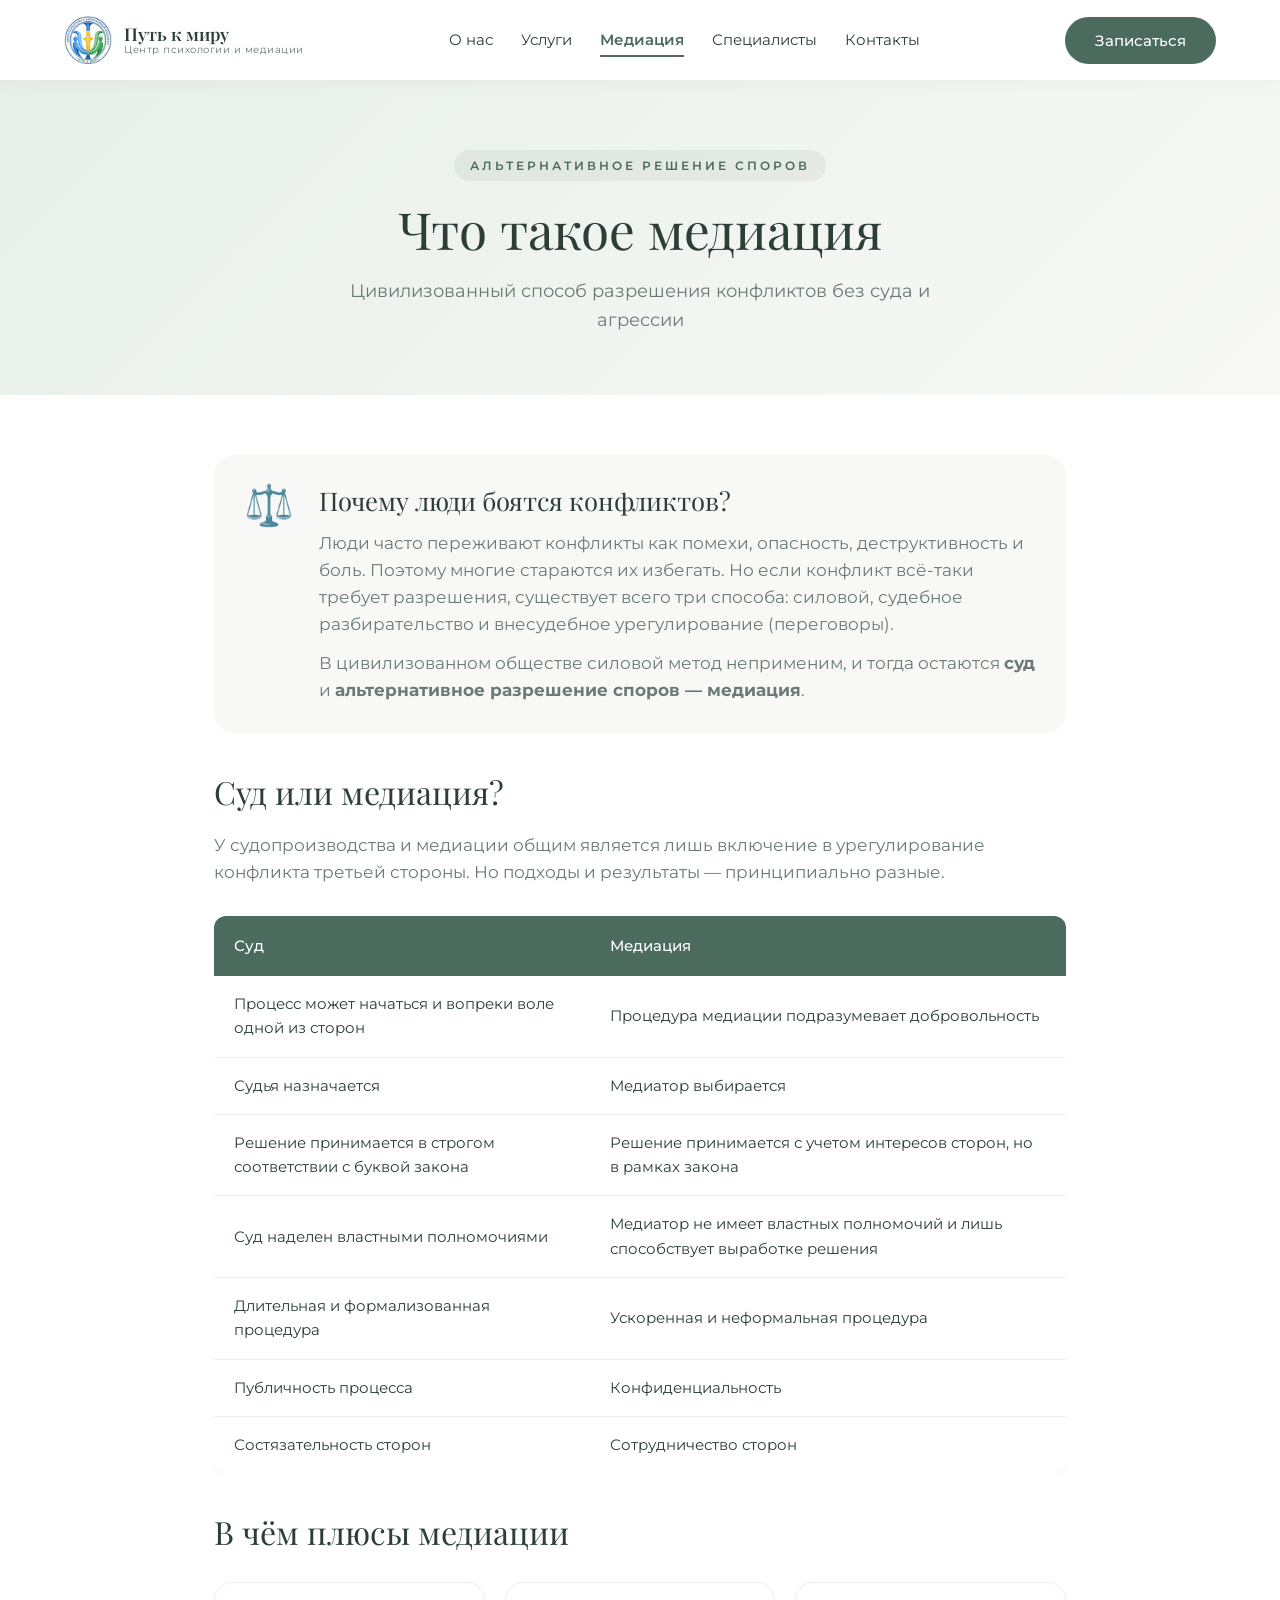
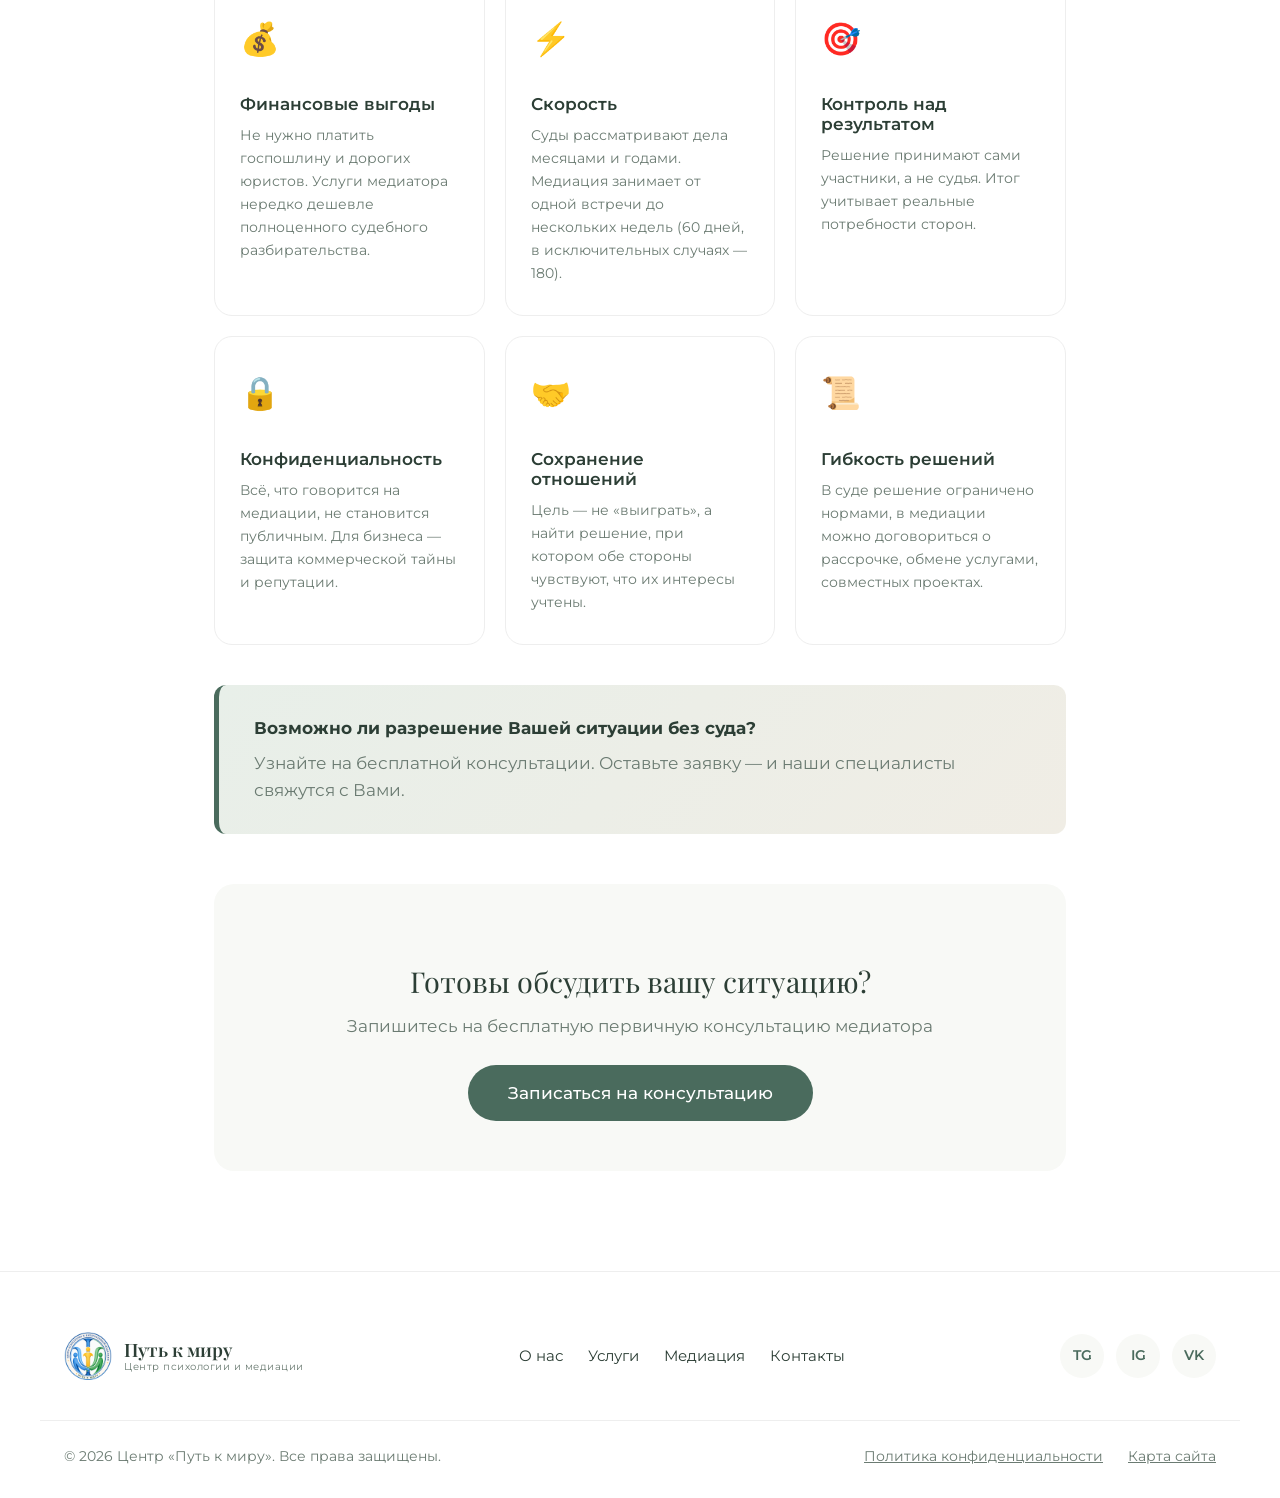
==== mediation.html @ 8460d0c6 "Добавлены страницы: услуги, медиация, специалисты; прайс на скачивание; обновлён дизайн" ====
<!DOCTYPE html>
<html lang="ru">
<head>
    <meta charset="UTF-8">
    <meta name="viewport" content="width=device-width, initial-scale=1.0">
    <title>Медиация — Путь к миру</title>
    <link rel="preconnect" href="https://fonts.googleapis.com">
    <link rel="preconnect" href="https://fonts.gstatic.com" crossorigin>
    <link href="https://fonts.googleapis.com/css2?family=Montserrat:wght@300;400;500;600&family=Playfair+Display:ital,wght@0,400;0,600;1,400&display=swap" rel="stylesheet">
    <link rel="stylesheet" href="style.css">
</head>
<body>

    <header class="header">
        <div class="container header__container">
            <a href="index.html" class="logo">
                <img src="images/logo.png" alt="Логотип Путь к миру" class="logo__img">
                <div class="logo__text">
                    <span class="logo__title">Путь к миру</span>
                    <span class="logo__subtitle">Центр психологии и медиации</span>
                </div>
            </a>
            <nav class="nav">
                <a href="index.html#about" class="nav__link">О нас</a>
                <a href="services.html" class="nav__link">Услуги</a>
                <a href="mediation.html" class="nav__link nav__link--active">Медиация</a>
                <a href="specialists.html" class="nav__link">Специалисты</a>
                <a href="index.html#contacts" class="nav__link">Контакты</a>
            </nav>
            <button class="btn btn--primary" data-modal-open>Записаться</button>
        </div>
    </header>

    <section class="page-hero">
        <div class="container">
            <span class="page-hero__tag">АЛЬТЕРНАТИВНОЕ РЕШЕНИЕ СПОРОВ</span>
            <h1 class="page-hero__title">Что такое медиация</h1>
            <p class="page-hero__desc">Цивилизованный способ разрешения конфликтов без суда и агрессии</p>
        </div>
    </section>

    <section class="content-section">
        <div class="container content-container">

            <div class="info-block">
                <div class="info-block__icon">⚖️</div>
                <div class="info-block__content">
                    <h2>Почему люди боятся конфликтов?</h2>
                    <p>Люди часто переживают конфликты как помехи, опасность, деструктивность и боль. Поэтому многие стараются их избегать. Но если конфликт всё-таки требует разрешения, существует всего три способа: силовой, судебное разбирательство и внесудебное урегулирование (переговоры).</p>
                    <p>В цивилизованном обществе силовой метод неприменим, и тогда остаются <strong>суд</strong> и <strong>альтернативное разрешение споров — медиация</strong>.</p>
                </div>
            </div>

            <h2 class="content-title">Суд или медиация?</h2>
            <p class="content-lead">У судопроизводства и медиации общим является лишь включение в урегулирование конфликта третьей стороны. Но подходы и результаты — принципиально разные.</p>

            <div class="table-responsive">
                <table class="compare-table">
                    <thead>
                        <tr>
                            <th>Суд</th>
                            <th>Медиация</th>
                        </tr>
                    </thead>
                    <tbody>
                        <tr>
                            <td>Процесс может начаться и вопреки воле одной из сторон</td>
                            <td>Процедура медиации подразумевает добровольность</td>
                        </tr>
                        <tr>
                            <td>Судья назначается</td>
                            <td>Медиатор выбирается</td>
                        </tr>
                        <tr>
                            <td>Решение принимается в строгом соответствии с буквой закона</td>
                            <td>Решение принимается с учетом интересов сторон, но в рамках закона</td>
                        </tr>
                        <tr>
                            <td>Суд наделен властными полномочиями</td>
                            <td>Медиатор не имеет властных полномочий и лишь способствует выработке решения</td>
                        </tr>
                        <tr>
                            <td>Длительная и формализованная процедура</td>
                            <td>Ускоренная и неформальная процедура</td>
                        </tr>
                        <tr>
                            <td>Публичность процесса</td>
                            <td>Конфиденциальность</td>
                        </tr>
                        <tr>
                            <td>Состязательность сторон</td>
                            <td>Сотрудничество сторон</td>
                        </tr>
                    </tbody>
                </table>
            </div>

            <h2 class="content-title">В чём плюсы медиации</h2>

            <div class="benefits-grid">
                <div class="benefit-card">
                    <div class="benefit-card__icon">💰</div>
                    <h3>Финансовые выгоды</h3>
                    <p>Не нужно платить госпошлину и дорогих юристов. Услуги медиатора нередко дешевле полноценного судебного разбирательства.</p>
                </div>
                <div class="benefit-card">
                    <div class="benefit-card__icon">⚡</div>
                    <h3>Скорость</h3>
                    <p>Суды рассматривают дела месяцами и годами. Медиация занимает от одной встречи до нескольких недель (60 дней, в исключительных случаях — 180).</p>
                </div>
                <div class="benefit-card">
                    <div class="benefit-card__icon">🎯</div>
                    <h3>Контроль над результатом</h3>
                    <p>Решение принимают сами участники, а не судья. Итог учитывает реальные потребности сторон.</p>
                </div>
                <div class="benefit-card">
                    <div class="benefit-card__icon">🔒</div>
                    <h3>Конфиденциальность</h3>
                    <p>Всё, что говорится на медиации, не становится публичным. Для бизнеса — защита коммерческой тайны и репутации.</p>
                </div>
                <div class="benefit-card">
                    <div class="benefit-card__icon">🤝</div>
                    <h3>Сохранение отношений</h3>
                    <p>Цель — не «выиграть», а найти решение, при котором обе стороны чувствуют, что их интересы учтены.</p>
                </div>
                <div class="benefit-card">
                    <div class="benefit-card__icon">📜</div>
                    <h3>Гибкость решений</h3>
                    <p>В суде решение ограничено нормами, в медиации можно договориться о рассрочке, обмене услугами, совместных проектах.</p>
                </div>
            </div>

            <div class="callout">
                <p><strong>Возможно ли разрешение Вашей ситуации без суда?</strong></p>
                <p>Узнайте на бесплатной консультации. Оставьте заявку — и наши специалисты свяжутся с Вами.</p>
            </div>

            <div class="cta-inline">
                <h3>Готовы обсудить вашу ситуацию?</h3>
                <p>Запишитесь на бесплатную первичную консультацию медиатора</p>
                <button class="btn btn--primary btn--large" data-modal-open>Записаться на консультацию</button>
            </div>

        </div>
    </section>

    <footer class="footer">
        <div class="container footer__container">
            <a href="index.html" class="logo">
                <img src="images/logo.png" alt="Логотип" class="logo__img">
                <div class="logo__text">
                    <span class="logo__title">Путь к миру</span>
                    <span class="logo__subtitle">Центр психологии и медиации</span>
                </div>
            </a>
            <nav class="footer__nav">
                <a href="index.html#about" class="nav__link">О нас</a>
                <a href="services.html" class="nav__link">Услуги</a>
                <a href="mediation.html" class="nav__link">Медиация</a>
                <a href="index.html#contacts" class="nav__link">Контакты</a>
            </nav>
            <div class="footer__socials">
                <a href="#" class="social-link">TG</a>
                <a href="#" class="social-link">IG</a>
                <a href="#" class="social-link">VK</a>
            </div>
        </div>
        <div class="container footer__bottom">
            <p>© 2026 Центр «Путь к миру». Все права защищены.</p>
            <div class="footer__links">
                <a href="#">Политика конфиденциальности</a>
                <a href="#">Карта сайта</a>
            </div>
        </div>
    </footer>

    <div class="modal" id="modal">
        <div class="modal__overlay" data-modal-close></div>
        <div class="modal__content">
            <button class="modal__close" data-modal-close>✕</button>
            <h2 class="modal__title">Записаться на консультацию</h2>
            <p class="modal__subtitle">Оставьте контакты — мы свяжемся с вами в течение дня</p>
            <form class="modal__form" id="appointmentForm">
                <input type="text" name="name" placeholder="Ваше имя *" required>
                <input type="tel" name="phone" placeholder="Телефон *" required>
                <select name="service_type">
                    <option value="">Выберите услугу</option>
                    <option value="Индивидуальная психологическая консультация">Индивидуальная консультация</option>
                    <option value="Семейная медиация">Семейная медиация</option>
                    <option value="Разрешение конфликтов без суда">Разрешение конфликтов без суда</option>
                    <option value="Личностное развитие">Личностное развитие</option>
                </select>
                <textarea name="message" placeholder="Кратко опишите ситуацию (необязательно)" rows="3"></textarea>
                <button type="submit" class="btn btn--primary btn--large">Отправить заявку</button>
                <p class="modal__small">Нажимая кнопку, вы соглашаетесь с политикой конфиденциальности</p>
            </form>
            <div class="modal__success" id="modalSuccess" style="display: none;">
                <div class="modal__success-icon">✓</div>
                <h3>Заявка отправлена!</h3>
                <p>Мы свяжемся с вами в ближайшее время.</p>
                <button class="btn btn--primary" data-modal-close>Закрыть</button>
            </div>
        </div>
    </div>

    <script src="script.js"></script>
</body>
</html>
---- style.css ----
/* === Переменные === */
:root {
    --color-primary: #4A6B5D;
    --color-primary-hover: #3b574a;
    --color-bg-light: #F8F9F6;
    --color-bg-beige: #F0EDE5;
    --color-text-dark: #2C3E35;
    --color-text-gray: #6B7B72;
    --color-white: #FFFFFF;
    --font-main: 'Montserrat', sans-serif;
    --font-accent: 'Playfair Display', serif;
    --transition-smooth: all 0.35s cubic-bezier(0.25, 0.8, 0.25, 1);
    --shadow-card: 0 10px 30px rgba(74, 107, 93, 0.08);
    --shadow-hover: 0 20px 40px rgba(74, 107, 93, 0.15);
}

* {
    margin: 0;
    padding: 0;
    box-sizing: border-box;
}

img {
    max-width: 100%;
    height: auto;
    display: block;
}

html { scroll-behavior: smooth; }

body {
    font-family: var(--font-main);
    color: var(--color-text-dark);
    background-color: var(--color-white);
    line-height: 1.6;
    overflow-x: hidden;
}

.container {
    max-width: 1200px;
    margin: 0 auto;
    padding: 0 24px;
}

h1, h2, h3 {
    font-family: var(--font-accent);
    font-weight: 400;
    line-height: 1.2;
}

.section-title {
    font-size: 2.6rem;
    margin-bottom: 1.5rem;
}

a { text-decoration: none; color: inherit; }
button { font-family: inherit; cursor: pointer; border: none; background: none; }

/* === Кнопки === */
.btn {
    display: inline-block;
    padding: 14px 30px;
    border-radius: 50px;
    font-weight: 500;
    font-size: 0.95rem;
    transition: var(--transition-smooth);
    text-align: center;
}

.btn--primary {
    background-color: var(--color-primary);
    color: var(--color-white);
}

.btn--primary:hover {
    background-color: var(--color-primary-hover);
    transform: translateY(-3px);
    box-shadow: 0 10px 25px rgba(74, 107, 93, 0.3);
}

.btn--secondary {
    background-color: transparent;
    color: var(--color-primary);
    border: 1.5px solid var(--color-primary);
}

.btn--secondary:hover {
    background-color: var(--color-primary);
    color: var(--color-white);
    transform: translateY(-3px);
}

.btn--large { padding: 18px 40px; font-size: 1.05rem; }

/* === Шапка === */
.header {
    padding: 16px 0;
    background-color: var(--color-white);
    position: sticky;
    top: 0;
    z-index: 100;
    box-shadow: 0 2px 20px rgba(0,0,0,0.04);
}

.header__container {
    display: flex;
    justify-content: space-between;
    align-items: center;
    gap: 30px;
}

.logo {
    display: flex;
    align-items: center;
    gap: 12px;
    transition: var(--transition-smooth);
    text-decoration: none;
    flex-shrink: 0;
}

.logo:hover { opacity: 0.85; }

.logo__img {
    width: 52px;
    height: 52px;
    object-fit: contain;
    flex-shrink: 0;
}

.logo__text {
    display: flex;
    flex-direction: column;
    line-height: 1.2;
}

.logo__title {
    font-family: var(--font-accent);
    font-size: 1.15rem;
    font-weight: 600;
    color: var(--color-text-dark);
    white-space: nowrap;
}

.logo__subtitle {
    font-size: 0.65rem;
    color: var(--color-text-gray);
    letter-spacing: 0.5px;
    white-space: nowrap;
}

.nav {
    display: flex;
    gap: 28px;
    flex-shrink: 0;
}

.nav__link {
    font-size: 0.95rem;
    color: var(--color-text-dark);
    transition: var(--transition-smooth);
    position: relative;
    white-space: nowrap;
}

.nav__link::after {
    content: '';
    position: absolute;
    bottom: -5px;
    left: 0;
    width: 0;
    height: 2px;
    background: var(--color-primary);
    transition: width 0.3s ease;
}

.nav__link:hover { color: var(--color-primary); }
.nav__link:hover::after { width: 100%; }

/* === Hero === */
.hero {
    padding: 90px 0 100px;
    background: linear-gradient(135deg, #f8f9f6 0%, #e8efe9 100%);
    position: relative;
    overflow: hidden;
}

.hero__container {
    display: grid;
    grid-template-columns: 1.2fr 1fr;
    gap: 60px;
    align-items: center;
}

.hero__tagline {
    font-size: 0.8rem;
    letter-spacing: 3px;
    color: var(--color-text-gray);
    display: block;
    margin-bottom: 20px;
    font-weight: 500;
}

.hero__title {
    font-size: 3.6rem;
    margin-bottom: 25px;
    color: var(--color-text-dark);
}

.hero__desc {
    font-size: 1.15rem;
    margin-bottom: 35px;
    color: var(--color-text-gray);
    max-width: 520px;
}

.hero__subtext {
    margin-top: 25px;
    font-size: 0.9rem;
    color: var(--color-text-gray);
    line-height: 1.8;
}

.hero__visual {
    position: relative;
    height: 400px;
}

.hero__quote {
    position: absolute;
    top: 20px;
    right: 0;
    font-family: var(--font-accent);
    font-style: italic;
    font-size: 2rem;
    color: var(--color-primary);
    line-height: 1.3;
    text-align: right;
}

.hero__quote em { font-weight: 600; }

.hero__stones {
    position: absolute;
    bottom: 20px;
    left: 40px;
    display: flex;
    flex-direction: column;
    align-items: center;
    gap: 8px;
}

.stone {
    background: linear-gradient(135deg, #d4cdc0, #a89f92);
    border-radius: 50%;
    box-shadow: 0 6px 15px rgba(0,0,0,0.15);
    animation: float 6s ease-in-out infinite;
}

.stone:nth-child(1) { width: 100px; height: 40px; animation-delay: 0s; }
.stone:nth-child(2) { width: 80px; height: 35px; animation-delay: 0.3s; }
.stone:nth-child(3) { width: 55px; height: 30px; animation-delay: 0.6s; }

@keyframes float {
    0%, 100% { transform: translateY(0); }
    50% { transform: translateY(-5px); }
}

/* === Преимущества === */
.features {
    padding: 70px 0;
    background-color: var(--color-bg-light);
}

.features__grid {
    display: grid;
    grid-template-columns: repeat(4, 1fr);
    gap: 20px;
    text-align: center;
}

.feature-card {
    padding: 30px 20px;
    border-radius: 16px;
    transition: var(--transition-smooth);
    cursor: pointer;
}

.feature-card:hover {
    background-color: var(--color-white);
    transform: translateY(-8px);
    box-shadow: var(--shadow-hover);
}

.feature-card__icon {
    font-size: 2.4rem;
    margin-bottom: 18px;
    display: inline-block;
    transition: var(--transition-smooth);
}

.feature-card:hover .feature-card__icon {
    transform: scale(1.15) rotate(-5deg);
}

.feature-card h3 {
    font-size: 1.2rem;
    margin-bottom: 8px;
    font-family: var(--font-main);
    font-weight: 600;
}

.feature-card p {
    font-size: 0.9rem;
    color: var(--color-text-gray);
}

/* === О нас === */
.about { padding: 100px 0; }

.about__container {
    display: grid;
    grid-template-columns: 1fr 1fr;
    gap: 70px;
    align-items: center;
}

.about__text p {
    margin-bottom: 20px;
    color: var(--color-text-gray);
    font-size: 1.05rem;
}

.about__text .btn { margin-top: 15px; }

.about__visual {
    position: relative;
    height: 420px;
}

.about__img-placeholder {
    width: 85%;
    height: 100%;
    background: linear-gradient(135deg, #e8efe9, #d4ddc9);
    border-radius: 30px 120px 30px 120px;
    display: flex;
    align-items: center;
    justify-content: center;
    transition: var(--transition-smooth);
}

.about__img-placeholder:hover {
    border-radius: 120px 30px 120px 30px;
}

.olive-branch { font-size: 6rem; opacity: 0.4; }

.about__quote {
    position: absolute;
    bottom: 20px;
    right: 0;
    background: var(--color-bg-beige);
    padding: 30px 35px;
    border-radius: 20px;
    font-family: var(--font-accent);
    font-size: 1.6rem;
    font-style: italic;
    color: var(--color-primary);
    line-height: 1.4;
    box-shadow: var(--shadow-card);
    transition: var(--transition-smooth);
}

.about__quote:hover {
    transform: translateY(-5px) rotate(-2deg);
}

/* === Услуги === */
.services {
    padding: 100px 0;
    background-color: var(--color-bg-light);
}

.services__header {
    display: flex;
    justify-content: space-between;
    align-items: flex-end;
    margin-bottom: 50px;
    gap: 30px;
}

.link-arrow {
    color: var(--color-primary);
    font-weight: 500;
    font-size: 0.95rem;
    transition: var(--transition-smooth);
    white-space: nowrap;
}

.link-arrow:hover { transform: translateX(5px); }

.services__grid {
    display: grid;
    grid-template-columns: repeat(4, 1fr);
    gap: 24px;
}

.service-card {
    background: var(--color-white);
    padding: 35px 25px;
    border-radius: 20px;
    display: flex;
    flex-direction: column;
    transition: var(--transition-smooth);
    cursor: pointer;
    border: 1px solid transparent;
}

.service-card:hover {
    transform: translateY(-10px);
    box-shadow: var(--shadow-hover);
    border-color: var(--color-primary);
}

.service-card__icon {
    font-size: 2.2rem;
    margin-bottom: 20px;
    transition: var(--transition-smooth);
}

.service-card:hover .service-card__icon {
    transform: scale(1.2);
}

.service-card h3 {
    font-size: 1.1rem;
    margin-bottom: 12px;
    font-family: var(--font-main);
    font-weight: 600;
    line-height: 1.4;
}

.service-card p {
    font-size: 0.9rem;
    color: var(--color-text-gray);
    flex-grow: 1;
    margin-bottom: 20px;
}

.arrow-btn {
    display: inline-flex;
    align-items: center;
    justify-content: center;
    width: 44px;
    height: 44px;
    border-radius: 50%;
    background: var(--color-bg-light);
    color: var(--color-primary);
    font-size: 1.2rem;
    transition: var(--transition-smooth);
}

.service-card:hover .arrow-btn {
    background: var(--color-primary);
    color: var(--color-white);
    transform: translateX(8px);
}

/* === Цитата === */
.quote-banner {
    padding: 100px 0;
    text-align: center;
    background: linear-gradient(135deg, #e8efe9 0%, #f8f9f6 100%);
    position: relative;
}

.quote-banner__text {
    font-size: 2.8rem;
    max-width: 800px;
    margin: 0 auto 25px;
    color: var(--color-text-dark);
    font-style: italic;
}

.quote-banner__author {
    font-size: 1rem;
    color: var(--color-text-gray);
    letter-spacing: 2px;
    text-transform: uppercase;
}

/* === CTA === */
.cta { padding: 90px 0; background-color: var(--color-bg-beige); }

.cta__container {
    display: flex;
    justify-content: space-between;
    align-items: center;
    gap: 50px;
}

.cta__text h2 {
    font-size: 2.5rem;
    margin-bottom: 15px;
}

.cta__text p { color: var(--color-text-gray); font-size: 1.05rem; }

.cta__action { text-align: center; }

.cta__small {
    font-size: 0.8rem;
    color: var(--color-text-gray);
    margin-top: 15px;
    letter-spacing: 1px;
}

/* === Футер === */
.footer {
    padding: 60px 0 30px;
    background-color: var(--color-white);
    border-top: 1px solid #eee;
}

.footer__container {
    display: flex;
    flex-wrap: wrap;
    justify-content: space-between;
    align-items: center;
    gap: 30px;
    margin-bottom: 40px;
}

.footer__nav { display: flex; gap: 25px; flex-wrap: wrap; }

.footer__socials { display: flex; gap: 12px; }

.social-link {
    display: flex;
    align-items: center;
    justify-content: center;
    width: 44px;
    height: 44px;
    border-radius: 50%;
    background: var(--color-bg-light);
    color: var(--color-primary);
    font-weight: 600;
    font-size: 0.85rem;
    transition: var(--transition-smooth);
}

.social-link:hover {
    background: var(--color-primary);
    color: var(--color-white);
    transform: translateY(-3px) scale(1.1);
}

.footer__bottom {
    display: flex;
    justify-content: space-between;
    padding-top: 25px;
    border-top: 1px solid #eee;
    font-size: 0.85rem;
    color: var(--color-text-gray);
    flex-wrap: wrap;
    gap: 15px;
}

.footer__links { display: flex; gap: 25px; }
.footer__links a { text-decoration: underline; transition: var(--transition-smooth); }
.footer__links a:hover { color: var(--color-primary); }

/* === Модальное окно === */
.modal {
    position: fixed;
    inset: 0;
    z-index: 1000;
    display: none;
    align-items: center;
    justify-content: center;
    padding: 20px;
}

.modal.active { display: flex; }

.modal__overlay {
    position: absolute;
    inset: 0;
    background: rgba(44, 62, 53, 0.6);
    backdrop-filter: blur(4px);
    animation: fadeIn 0.3s ease;
}

.modal__content {
    position: relative;
    background: var(--color-white);
    border-radius: 24px;
    padding: 50px 45px;
    max-width: 500px;
    width: 100%;
    max-height: 90vh;
    overflow-y: auto;
    animation: slideUp 0.4s cubic-bezier(0.25, 0.8, 0.25, 1);
    z-index: 1;
}

.modal__close {
    position: absolute;
    top: 20px;
    right: 20px;
    width: 36px;
    height: 36px;
    border-radius: 50%;
    background: var(--color-bg-light);
    color: var(--color-text-dark);
    font-size: 1rem;
    transition: var(--transition-smooth);
    display: flex;
    align-items: center;
    justify-content: center;
}

.modal__close:hover {
    background: var(--color-primary);
    color: var(--color-white);
    transform: rotate(90deg);
}

.modal__title { font-size: 1.8rem; margin-bottom: 10px; }
.modal__subtitle { color: var(--color-text-gray); font-size: 0.95rem; margin-bottom: 30px; }

.modal__form { display: flex; flex-direction: column; gap: 15px; }

.modal__form input,
.modal__form select,
.modal__form textarea {
    padding: 15px 20px;
    border: 1.5px solid #e0e0e0;
    border-radius: 12px;
    font-family: inherit;
    font-size: 0.95rem;
    transition: var(--transition-smooth);
    background: var(--color-white);
    resize: vertical;
}

.modal__form input:focus,
.modal__form select:focus,
.modal__form textarea:focus {
    outline: none;
    border-color: var(--color-primary);
    box-shadow: 0 0 0 4px rgba(74, 107, 93, 0.1);
}

.modal__form button { margin-top: 10px; }

.modal__small {
    font-size: 0.75rem;
    color: var(--color-text-gray);
    text-align: center;
    margin-top: 10px;
}

.modal__success { text-align: center; padding: 20px 0; }

.modal__success-icon {
    width: 80px;
    height: 80px;
    border-radius: 50%;
    background: var(--color-primary);
    color: var(--color-white);
    font-size: 2.5rem;
    display: flex;
    align-items: center;
    justify-content: center;
    margin: 0 auto 25px;
    animation: pop 0.5s cubic-bezier(0.34, 1.56, 0.64, 1);
}

.modal__success h3 { font-size: 1.6rem; margin-bottom: 10px; }
.modal__success p { color: var(--color-text-gray); margin-bottom: 25px; }

@keyframes fadeIn { from { opacity: 0; } to { opacity: 1; } }
@keyframes slideUp { from { opacity: 0; transform: translateY(40px); } to { opacity: 1; transform: translateY(0); } }
@keyframes pop { 0% { transform: scale(0); } 50% { transform: scale(1.2); } 100% { transform: scale(1); } }

/* === Стили для внутренних страниц === */
.page-hero {
    padding: 60px 0 40px;
    background: var(--color-bg-light);
    text-align: center;
}
.page-hero__title { font-size: 3rem; margin-bottom: 15px; }
.page-hero__desc { font-size: 1.1rem; color: var(--color-text-gray); }

.content-section { padding: 60px 0 100px; }
.content-container { max-width: 900px; }
.content-container h2 { font-size: 2rem; margin: 40px 0 20px; }
.content-container h2:first-child { margin-top: 0; }
.content-container h3 { font-size: 1.5rem; margin: 30px 0 15px; }
.content-container p { margin-bottom: 20px; font-size: 1.05rem; color: var(--color-text-gray); }
.content-container ul, .content-container ol { margin-bottom: 30px; padding-left: 25px; color: var(--color-text-gray); font-size: 1.05rem; }
.content-container li { margin-bottom: 12px; }

.table-responsive { overflow-x: auto; margin: 30px 0; }
.compare-table, .pricing-table {
    width: 100%;
    border-collapse: collapse;
    background: var(--color-white);
    border-radius: 12px;
    overflow: hidden;
    box-shadow: var(--shadow-card);
}
.compare-table th, .pricing-table th {
    background: var(--color-primary);
    color: var(--color-white);
    padding: 18px 20px;
    text-align: left;
    font-weight: 500;
    font-size: 0.95rem;
}
.compare-table td, .pricing-table td {
    padding: 16px 20px;
    border-bottom: 1px solid #eee;
    font-size: 0.95rem;
}
.compare-table tr:last-child td, .pricing-table tr:last-child td { border-bottom: none; }
.compare-table tr:hover td, .pricing-table tr:hover td { background: var(--color-bg-light); }
.note-text { font-size: 0.85rem !important; font-style: italic; margin-top: -15px; }
.notes-list { counter-reset: item; list-style: none; padding-left: 0; }
.notes-list li {
    position: relative;
    padding-left: 40px;
    margin-bottom: 15px;
    font-size: 0.95rem;
}
.notes-list li::before {
    counter-increment: item;
    content: counter(item);
    position: absolute;
    left: 0;
    top: 0;
    width: 26px;
    height: 26px;
    background: var(--color-bg-light);
    color: var(--color-primary);
    border-radius: 50%;
    display: flex;
    align-items: center;
    justify-content: center;
    font-size: 0.8rem;
    font-weight: 600;
}
.cta-inline {
    text-align: center;
    padding: 50px 30px;
    background: var(--color-bg-light);
    border-radius: 20px;
    margin-top: 50px;
}
.cta-inline h3 { font-size: 1.8rem; margin-bottom: 15px; }
.cta-inline p { margin-bottom: 25px; }
.benefits-list li { margin-bottom: 15px; line-height: 1.7; }

/* === Адаптив === */
@media (max-width: 992px) {
    .hero__container,
    .about__container,
    .cta__container {
        grid-template-columns: 1fr;
        text-align: center;
    }
    .hero__visual { height: 250px; }
    .hero__desc { margin-left: auto; margin-right: auto; }
    .features__grid,
    .services__grid { grid-template-columns: repeat(2, 1fr); }
    .services__header { flex-direction: column; align-items: flex-start; }
    .hero__title { font-size: 2.6rem; }
    .about__img-placeholder { width: 100%; }
    .about__quote { position: static; margin-top: 20px; display: inline-block; }
}

@media (max-width: 576px) {
    .features__grid,
    .services__grid { grid-template-columns: 1fr; }
    .header__container { flex-wrap: wrap; gap: 15px; justify-content: center; }
    .nav { flex-wrap: wrap; justify-content: center; gap: 15px; }
    .logo__text { display: none; } /* на телефоне оставим только иконку */
    .hero__title { font-size: 2rem; }
    .section-title { font-size: 1.8rem; }
    .quote-banner__text { font-size: 1.6rem; }
    .cta__text h2 { font-size: 1.8rem; }
    .modal__content { padding: 35px 25px; }
    .footer__container { flex-direction: column; text-align: center; }
    .footer__bottom { flex-direction: column; text-align: center; }
    .footer__links { justify-content: center; }
}

/* === ФОРС-ФИКС ЛОГОТИПА === */
.header .logo__img,
.footer .logo__img,
.logo img {
    width: 48px !important;
    height: 48px !important;
    max-width: 48px !important;
    object-fit: contain !important;
    flex-shrink: 0 !important;
    display: inline-block !important;
}

.header .logo,
.footer .logo {
    display: flex !important;
    align-items: center !important;
    gap: 12px !important;
    max-width: 320px;
}

.header .logo__text,
.footer .logo__text {
    display: flex !important;
    flex-direction: column !important;
    line-height: 1.2 !important;
}

.header .logo__title {
    font-family: var(--font-accent);
    font-size: 1.1rem !important;
    font-weight: 600 !important;
    white-space: nowrap !important;
}

.header .logo__subtitle {
    font-size: 0.65rem !important;
    color: var(--color-text-gray);
    white-space: nowrap !important;
}

/* === Активный пункт меню === */
.nav__link--active {
    color: var(--color-primary) !important;
    font-weight: 600;
}
.nav__link--active::after {
    width: 100% !important;
}

/* === Page Hero === */
.page-hero {
    padding: 70px 0 60px;
    background: linear-gradient(135deg, #e8efe9 0%, #f8f9f6 100%);
    text-align: center;
    position: relative;
}
.page-hero__tag {
    display: inline-block;
    font-size: 0.75rem;
    letter-spacing: 3px;
    color: var(--color-primary);
    font-weight: 600;
    margin-bottom: 18px;
    padding: 6px 16px;
    background: rgba(74, 107, 93, 0.08);
    border-radius: 50px;
}
.page-hero__title {
    font-size: 3.2rem;
    margin-bottom: 15px;
    color: var(--color-text-dark);
}
.page-hero__desc {
    font-size: 1.15rem;
    color: var(--color-text-gray);
    max-width: 620px;
    margin: 0 auto;
}

/* === Категории услуг (карточки-навигация) === */
.service-categories {
    padding: 50px 0 20px;
    background: var(--color-white);
}
.categories-grid {
    display: grid;
    grid-template-columns: repeat(3, 1fr);
    gap: 24px;
}
.category-card {
    padding: 30px 25px;
    background: var(--color-bg-light);
    border-radius: 20px;
    text-decoration: none;
    color: inherit;
    transition: var(--transition-smooth);
    border: 2px solid transparent;
    display: block;
    position: relative;
}
.category-card:hover {
    background: var(--color-white);
    border-color: var(--color-primary);
    transform: translateY(-6px);
    box-shadow: var(--shadow-hover);
}
.category-card__icon {
    font-size: 2.2rem;
    margin-bottom: 15px;
    transition: var(--transition-smooth);
}
.category-card:hover .category-card__icon {
    transform: scale(1.15) rotate(-5deg);
}
.category-card h3 {
    font-family: var(--font-main);
    font-size: 1.15rem;
    font-weight: 600;
    margin-bottom: 8px;
    color: var(--color-text-dark);
}
.category-card p {
    font-size: 0.9rem;
    color: var(--color-text-gray);
    margin: 0;
}
.category-card__arrow {
    position: absolute;
    bottom: 20px;
    right: 25px;
    color: var(--color-primary);
    font-size: 1.4rem;
    transition: var(--transition-smooth);
    opacity: 0.5;
}
.category-card:hover .category-card__arrow {
    transform: translateY(5px);
    opacity: 1;
}

/* === Широкий контейнер === */
.content-container--wide {
    max-width: 1100px;
}

/* === Заголовок секции с подписью === */
.section-head {
    margin-bottom: 30px;
}
.section-head h2 {
    margin-bottom: 10px;
}
.section-head p {
    color: var(--color-text-gray);
    font-size: 1rem;
    margin: 0;
}

/* === Светлая секция === */
.content-section--light {
    background: var(--color-bg-light);
}

/* === Info block === */
.info-block {
    display: flex;
    gap: 25px;
    padding: 30px;
    background: var(--color-bg-light);
    border-radius: 20px;
    margin-bottom: 40px;
    align-items: flex-start;
}
.info-block__icon {
    font-size: 2.5rem;
    flex-shrink: 0;
    line-height: 1;
}
.info-block__content h2 {
    margin-top: 0;
    font-size: 1.6rem;
    margin-bottom: 15px;
}
.info-block__content p {
    margin-bottom: 12px;
}
.info-block__content p:last-child {
    margin-bottom: 0;
}

/* === Заголовки контента === */
.content-title {
    font-size: 2rem;
    margin: 50px 0 15px;
}
.content-lead {
    font-size: 1.05rem;
    color: var(--color-text-gray);
    margin-bottom: 30px;
}

/* === Сетка преимуществ === */
.benefits-grid {
    display: grid;
    grid-template-columns: repeat(3, 1fr);
    gap: 20px;
    margin: 30px 0;
}
.benefit-card {
    background: var(--color-white);
    padding: 30px 25px;
    border-radius: 18px;
    border: 1px solid #eee;
    transition: var(--transition-smooth);
}
.benefit-card:hover {
    border-color: var(--color-primary);
    transform: translateY(-6px);
    box-shadow: var(--shadow-hover);
}
.benefit-card__icon {
    font-size: 2rem;
    margin-bottom: 15px;
    transition: var(--transition-smooth);
}
.benefit-card:hover .benefit-card__icon {
    transform: scale(1.15) rotate(-5deg);
}
.benefit-card h3 {
    font-family: var(--font-main);
    font-size: 1.05rem;
    font-weight: 600;
    margin-bottom: 10px;
}
.benefit-card p {
    font-size: 0.9rem;
    color: var(--color-text-gray);
    margin: 0;
    line-height: 1.6;
}

/* === Выделенный блок === */
.callout {
    padding: 30px 35px;
    background: linear-gradient(135deg, #e8efe9 0%, #f0ede5 100%);
    border-left: 5px solid var(--color-primary);
    border-radius: 12px;
    margin: 40px 0;
}
.callout p {
    margin: 0 0 8px 0;
    color: var(--color-text-dark);
    font-size: 1.05rem;
}
.callout p:last-child {
    margin-bottom: 0;
    color: var(--color-text-gray);
}

/* === Блок скачивания === */
.download-block {
    display: flex;
    align-items: center;
    gap: 25px;
    padding: 25px 30px;
    background: linear-gradient(135deg, #e8efe9 0%, #f0ede5 100%);
    border-radius: 18px;
    margin-top: 30px;
    flex-wrap: wrap;
}
.download-block__icon {
    font-size: 2.2rem;
    flex-shrink: 0;
}
.download-block__text {
    flex: 1;
    min-width: 200px;
}
.download-block__text h4 {
    font-family: var(--font-main);
    font-size: 1.05rem;
    font-weight: 600;
    margin-bottom: 4px;
    color: var(--color-text-dark);
}
.download-block__text p {
    font-size: 0.9rem;
    color: var(--color-text-gray);
    margin: 0;
}

/* === Карточки психолога === */
.psychologist-cards {
    display: grid;
    grid-template-columns: repeat(3, 1fr);
    gap: 20px;
    margin: 30px 0;
}
.psychologist-card {
    background: var(--color-white);
    padding: 30px 25px;
    border-radius: 18px;
    transition: var(--transition-smooth);
    border-top: 4px solid var(--color-primary);
    display: flex;
    flex-direction: column;
}
.psychologist-card:hover {
    transform: translateY(-6px);
    box-shadow: var(--shadow-hover);
}
.psychologist-card h3 {
    font-family: var(--font-main);
    font-size: 1.05rem;
    font-weight: 600;
    margin-bottom: 15px;
    line-height: 1.4;
}
.psychologist-card__price {
    font-family: var(--font-accent);
    font-size: 2rem;
    color: var(--color-primary);
    font-weight: 600;
    margin-bottom: 15px;
    line-height: 1;
}
.psychologist-card p {
    font-size: 0.9rem;
    color: var(--color-text-gray);
    margin: 0;
    flex-grow: 1;
}

/* === Адаптив для новых блоков === */
@media (max-width: 992px) {
    .benefits-grid,
    .psychologist-cards,
    .categories-grid {
        grid-template-columns: repeat(2, 1fr);
    }
    .page-hero__title { font-size: 2.4rem; }
}
@media (max-width: 576px) {
    .benefits-grid,
    .psychologist-cards,
    .categories-grid {
        grid-template-columns: 1fr;
    }
    .info-block { flex-direction: column; }
    .page-hero__title { font-size: 1.9rem; }
    .content-title { font-size: 1.5rem; }
    .download-block { flex-direction: column; text-align: center; }
}

/* ============================================
   СТРАНИЦА СПЕЦИАЛИСТОВ — КАРТОЧКИ + МОДАЛКА
   ============================================ */

/* === Сетка карточек === */
.specialists-grid {
    display: grid;
    grid-template-columns: repeat(auto-fit, minmax(260px, 320px));
    gap: 40px;
    justify-content: center;
    margin-bottom: 60px;
    padding: 20px 0;
}

/* === Карточка === */
.specialist-card {
    cursor: pointer;
    text-align: center;
    transition: var(--transition-smooth);
}

.specialist-card__photo {
    width: 100%;
    aspect-ratio: 1 / 1;
    border-radius: 50%;
    overflow: hidden;
    position: relative;
    margin-bottom: 24px;
    box-shadow: 0 10px 30px rgba(74, 107, 93, 0.15);
    transition: var(--transition-smooth);
    border: 4px solid var(--color-white);
    outline: 2px solid transparent;
    outline-offset: 4px;
}

.specialist-card__photo img {
    width: 100%;
    height: 100%;
    object-fit: cover;
    object-position: center top;
    transition: transform 0.6s cubic-bezier(0.25, 0.8, 0.25, 1);
}

/* Ховер: карточка приподнимается, фото чуть увеличивается, появляется зелёная рамка */
.specialist-card:hover {
    transform: translateY(-8px);
}

.specialist-card:hover .specialist-card__photo {
    outline-color: var(--color-primary);
    box-shadow: 0 20px 40px rgba(74, 107, 93, 0.25);
}

.specialist-card:hover .specialist-card__photo img {
    transform: scale(1.06);
}

.specialist-card__info {
    padding: 0 10px;
}

.specialist-card__name {
    font-family: var(--font-accent);
    font-size: 1.4rem;
    margin-bottom: 6px;
    color: var(--color-text-dark);
    line-height: 1.3;
}

.specialist-card__role {
    font-size: 0.9rem;
    color: var(--color-primary);
    font-weight: 500;
    letter-spacing: 0.3px;
}

/* === Модальное окно специалиста === */
.specialist-modal {
    position: fixed;
    inset: 0;
    z-index: 1100;
    display: none;
    align-items: center;
    justify-content: center;
    padding: 20px;
}

.specialist-modal.active {
    display: flex;
}

.specialist-modal__overlay {
    position: absolute;
    inset: 0;
    background: rgba(44, 62, 53, 0.7);
    backdrop-filter: blur(6px);
    animation: fadeIn 0.3s ease;
}

.specialist-modal__content {
    position: relative;
    background: var(--color-white);
    border-radius: 28px;
    max-width: 960px;
    width: 100%;
    max-height: 90vh;
    overflow-y: auto;
    animation: slideUp 0.4s cubic-bezier(0.25, 0.8, 0.25, 1);
    z-index: 1;
}

.specialist-modal__close {
    position: absolute;
    top: 20px;
    right: 20px;
    width: 44px;
    height: 44px;
    border-radius: 50%;
    background: var(--color-bg-light);
    color: var(--color-text-dark);
    font-size: 1.1rem;
    transition: var(--transition-smooth);
    display: flex;
    align-items: center;
    justify-content: center;
    z-index: 2;
    cursor: pointer;
    border: none;
}

.specialist-modal__close:hover {
    background: var(--color-primary);
    color: var(--color-white);
    transform: rotate(90deg);
}

.specialist-modal__grid {
    display: grid;
    grid-template-columns: 1fr 1.3fr;
    gap: 0;
}

.specialist-modal__photo {
    background: linear-gradient(135deg, #e8efe9, #d4ddc9);
    display: flex;
    align-items: stretch;
    border-radius: 28px 0 0 28px;
    overflow: hidden;
    min-height: 500px;
}

.specialist-modal__photo img {
    width: 100%;
    height: 100%;
    object-fit: cover;
    object-position: center top;
}

.specialist-modal__body {
    padding: 60px 50px;
    display: flex;
    flex-direction: column;
}

.specialist-modal__name {
    font-family: var(--font-accent);
    font-size: 2.2rem;
    margin-bottom: 10px;
    color: var(--color-text-dark);
    line-height: 1.2;
    padding-right: 40px;
}

.specialist-modal__role {
    font-size: 1rem;
    color: var(--color-primary);
    font-weight: 500;
    margin-bottom: 25px;
    letter-spacing: 0.3px;
}

.specialist-modal__tags {
    display: flex;
    flex-wrap: wrap;
    gap: 8px;
    margin-bottom: 30px;
}

.specialist-modal__desc {
    margin-bottom: 30px;
    flex-grow: 1;
}

.specialist-modal__desc p {
    font-size: 1rem;
    color: var(--color-text-gray);
    line-height: 1.7;
    margin-bottom: 15px;
}

.specialist-modal__desc p:last-child {
    margin-bottom: 0;
}

.specialist-modal__desc strong {
    color: var(--color-text-dark);
}

/* === Адаптив модалки === */
@media (max-width: 768px) {
    .specialist-modal__content {
        max-height: 95vh;
        border-radius: 20px;
    }
    .specialist-modal__grid {
        grid-template-columns: 1fr;
    }
    .specialist-modal__photo {
        border-radius: 20px 20px 0 0;
        min-height: 320px;
        max-height: 380px;
    }
    .specialist-modal__body {
        padding: 35px 25px;
    }
    .specialist-modal__name {
        font-size: 1.6rem;
        padding-right: 0;
        margin-top: 20px;
    }
    .specialist-modal__close {
        background: rgba(255, 255, 255, 0.9);
        box-shadow: 0 4px 12px rgba(0, 0, 0, 0.1);
    }
    .specialists-grid {
        grid-template-columns: 1fr;
        max-width: 320px;
        margin-left: auto;
        margin-right: auto;
    }
}

/* === Улучшенная таблица тарифов медиатора === */
.pricing-table--mediator {
    font-size: 0.9rem;
}
.pricing-table--mediator th,
.pricing-table--mediator td {
    padding: 14px 16px;
    vertical-align: middle;
}
.pricing-table--mediator thead tr:first-child th {
    text-align: center;
    background: var(--color-primary);
    border-bottom: 1px solid rgba(255,255,255,0.15);
    font-size: 0.85rem;
    letter-spacing: 1px;
    text-transform: uppercase;
}
.pricing-table--mediator thead tr:nth-child(2) th {
    background: var(--color-primary);
    text-align: center;
    font-size: 0.85rem;
    font-weight: 400;
    padding: 12px 14px;
}
.pricing-table--mediator thead tr:nth-child(2) th small {
    display: block;
    font-size: 0.7rem;
    opacity: 0.75;
    font-weight: 300;
    margin-top: 4px;
    letter-spacing: 0.3px;
    text-transform: none;
}
.pricing-table__stage {
    text-align: left !important;
    vertical-align: middle !important;
    background: #3b574a !important;
    max-width: 320px;
    font-size: 0.85rem !important;
    letter-spacing: 1px;
    text-transform: uppercase;
}
.pricing-table--mediator tbody td:first-child {
    font-weight: 500;
    color: var(--color-text-dark);
    max-width: 320px;
}
.pricing-table--mediator tbody td:not(:first-child) {
    text-align: center;
    font-family: var(--font-accent);
    font-size: 1rem;
    color: var(--color-primary);
    font-weight: 600;
    white-space: nowrap;
}
.pricing-table--mediator tbody tr:nth-child(even) {
    background: #fbfcfb;
}
.pricing-table--mediator tbody tr:hover td {
    background: rgba(74, 107, 93, 0.06);
}
.pricing-table__span {
    text-align: center !important;
    font-family: var(--font-main) !important;
    font-size: 0.9rem !important;
    color: var(--color-text-gray) !important;
    font-style: italic;
    font-weight: 400 !important;
}

/* === Адаптив таблицы === */
@media (max-width: 768px) {
    .pricing-table--mediator th,
    .pricing-table--mediator td {
        padding: 10px 12px;
        font-size: 0.8rem;
    }
    .pricing-table--mediator thead tr:nth-child(2) th small {
        display: none;
    }
    .pricing-table--mediator tbody td:not(:first-child) {
        font-size: 0.9rem;
    }
}
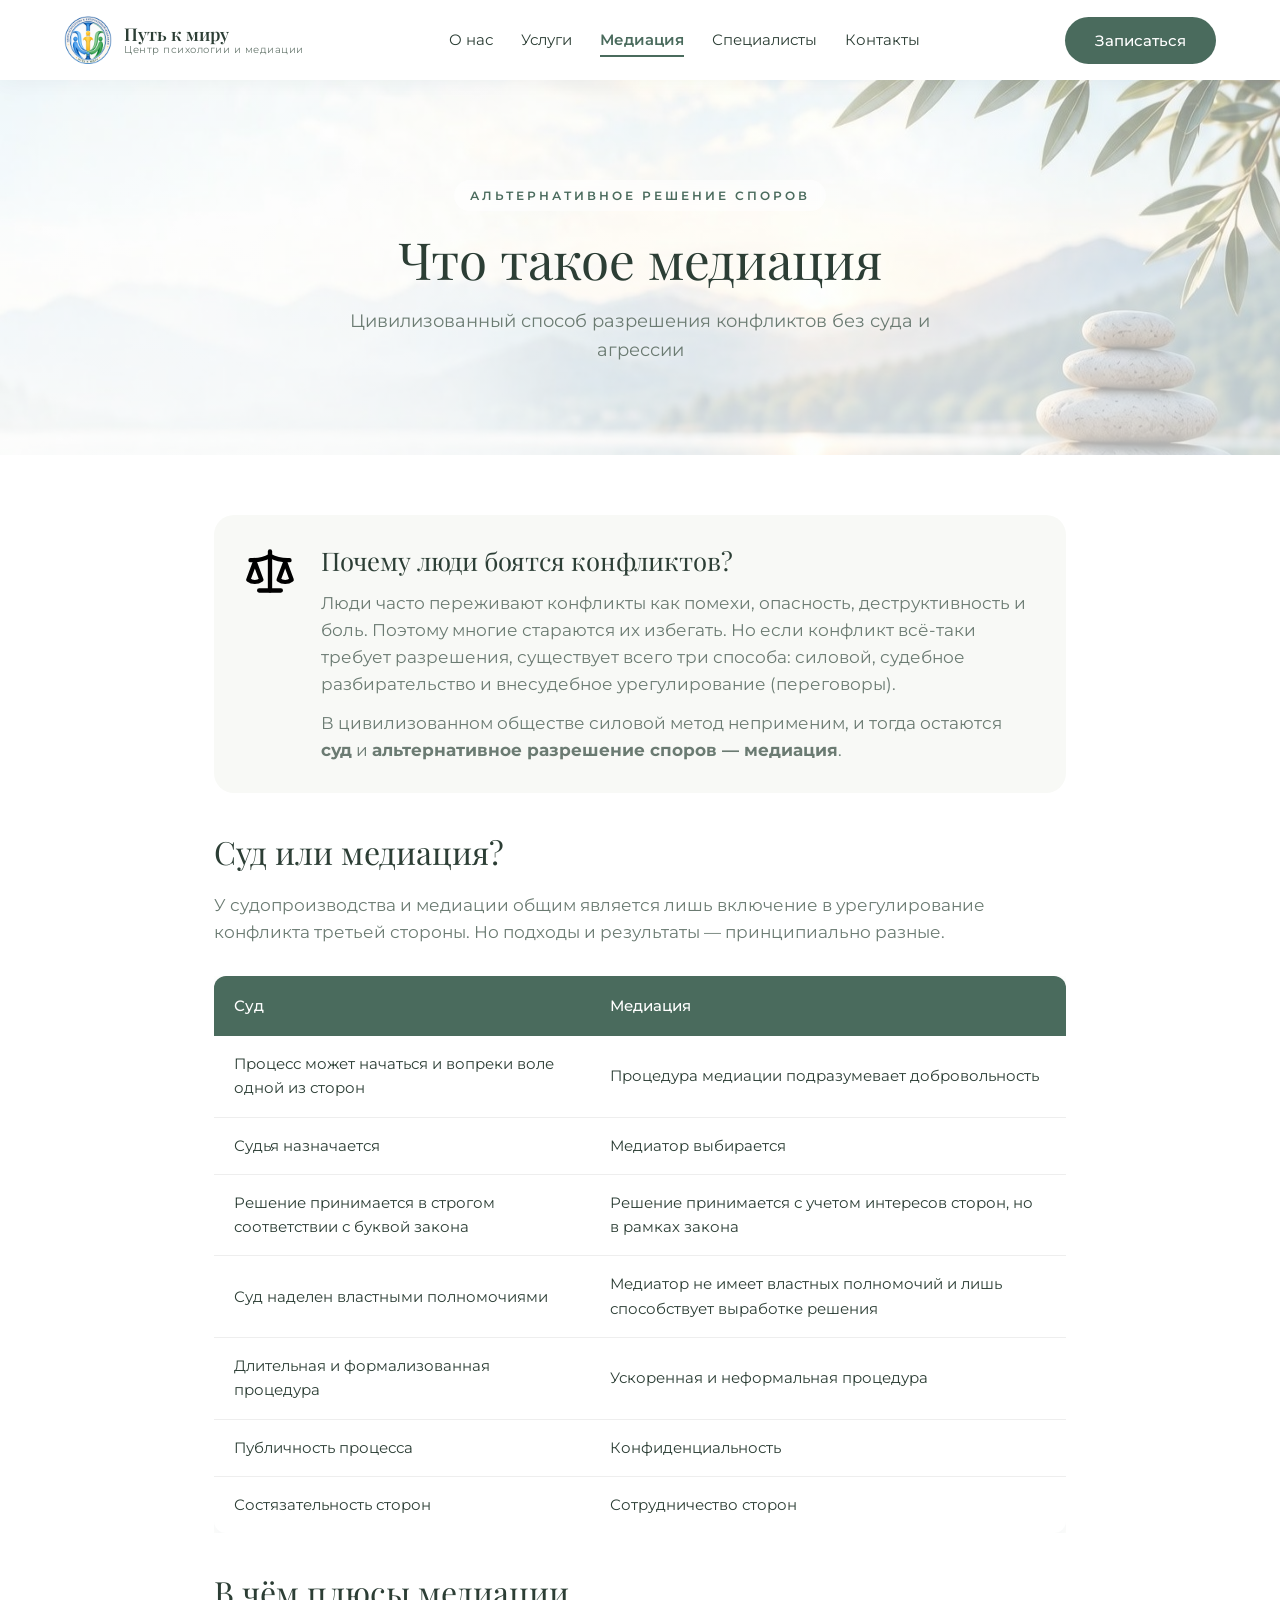
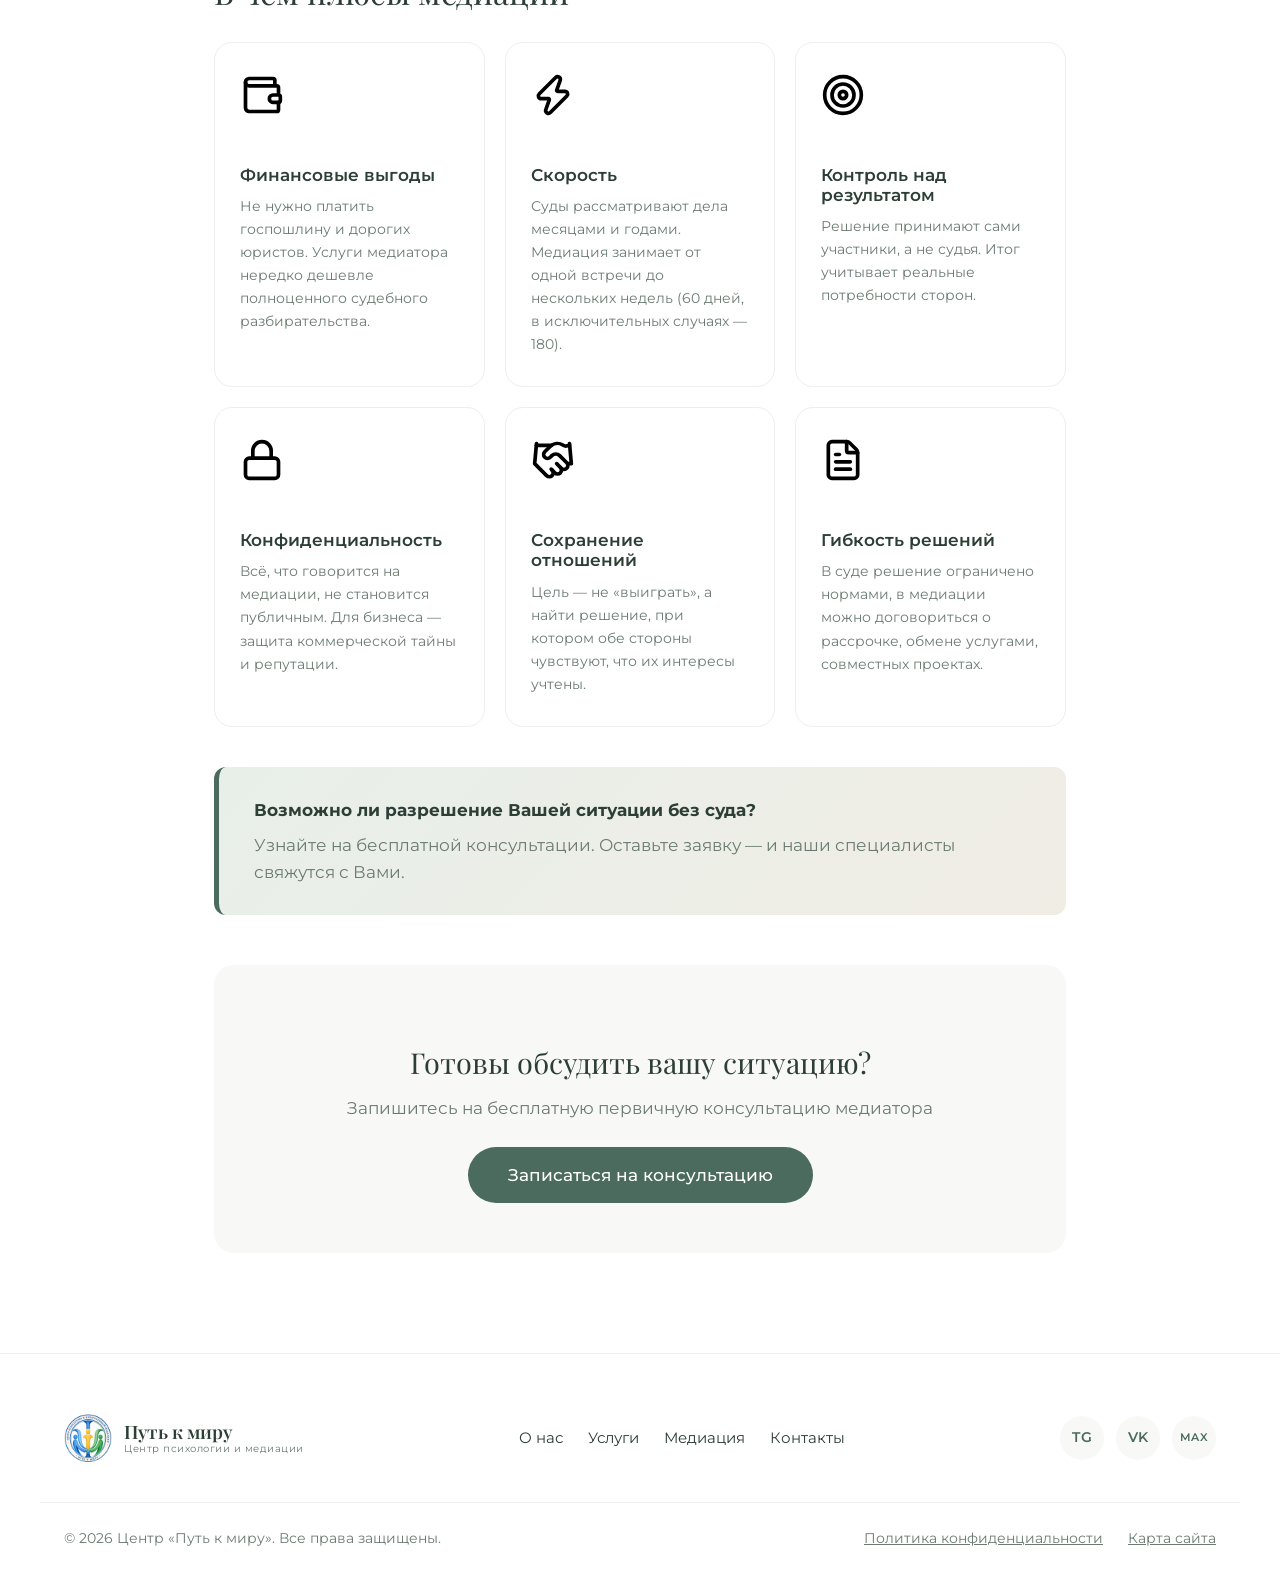
==== commit 7122bc9e: "Дизайн: hero/олива/цитата; страницы услуг, медиации, специалистов; модалки; SVG-иконки; соцсети (TG/" ====
--- a/mediation.html
+++ b/mediation.html
@@ -31,7 +31,7 @@
         </div>
     </header>
 
-    <section class="page-hero">
+    <section class="page-hero page-hero--mediation">
         <div class="container">
             <span class="page-hero__tag">АЛЬТЕРНАТИВНОЕ РЕШЕНИЕ СПОРОВ</span>
             <h1 class="page-hero__title">Что такое медиация</h1>
@@ -43,7 +43,7 @@
         <div class="container content-container">
 
             <div class="info-block">
-                <div class="info-block__icon">⚖️</div>
+                <div class="info-block__icon"><img src="images/icons/scale.svg" alt="Весы" class="icon"></div>
                 <div class="info-block__content">
                     <h2>Почему люди боятся конфликтов?</h2>
                     <p>Люди часто переживают конфликты как помехи, опасность, деструктивность и боль. Поэтому многие стараются их избегать. Но если конфликт всё-таки требует разрешения, существует всего три способа: силовой, судебное разбирательство и внесудебное урегулирование (переговоры).</p>
@@ -99,32 +99,32 @@
 
             <div class="benefits-grid">
                 <div class="benefit-card">
-                    <div class="benefit-card__icon">💰</div>
+                    <div class="benefit-card__icon"><img src="images/icons/wallet.svg" alt="Финансы" class="icon"></div>
                     <h3>Финансовые выгоды</h3>
                     <p>Не нужно платить госпошлину и дорогих юристов. Услуги медиатора нередко дешевле полноценного судебного разбирательства.</p>
                 </div>
                 <div class="benefit-card">
-                    <div class="benefit-card__icon">⚡</div>
+                    <div class="benefit-card__icon"><img src="images/icons/zap.svg" alt="Скорость" class="icon"></div>
                     <h3>Скорость</h3>
                     <p>Суды рассматривают дела месяцами и годами. Медиация занимает от одной встречи до нескольких недель (60 дней, в исключительных случаях — 180).</p>
                 </div>
                 <div class="benefit-card">
-                    <div class="benefit-card__icon">🎯</div>
+                    <div class="benefit-card__icon"><img src="images/icons/target.svg" alt="Цель" class="icon"></div>
                     <h3>Контроль над результатом</h3>
                     <p>Решение принимают сами участники, а не судья. Итог учитывает реальные потребности сторон.</p>
                 </div>
                 <div class="benefit-card">
-                    <div class="benefit-card__icon">🔒</div>
+                    <div class="benefit-card__icon"><img src="images/icons/lock.svg" alt="Замок" class="icon"></div>
                     <h3>Конфиденциальность</h3>
                     <p>Всё, что говорится на медиации, не становится публичным. Для бизнеса — защита коммерческой тайны и репутации.</p>
                 </div>
                 <div class="benefit-card">
-                    <div class="benefit-card__icon">🤝</div>
+                    <div class="benefit-card__icon"><img src="images/icons/handshake.svg" alt="Рукопожатие" class="icon"></div>
                     <h3>Сохранение отношений</h3>
                     <p>Цель — не «выиграть», а найти решение, при котором обе стороны чувствуют, что их интересы учтены.</p>
                 </div>
                 <div class="benefit-card">
-                    <div class="benefit-card__icon">📜</div>
+                    <div class="benefit-card__icon"><img src="images/icons/file-text.svg" alt="Документ" class="icon"></div>
                     <h3>Гибкость решений</h3>
                     <p>В суде решение ограничено нормами, в медиации можно договориться о рассрочке, обмене услугами, совместных проектах.</p>
                 </div>
@@ -160,9 +160,9 @@
                 <a href="index.html#contacts" class="nav__link">Контакты</a>
             </nav>
             <div class="footer__socials">
-                <a href="#" class="social-link">TG</a>
-                <a href="#" class="social-link">IG</a>
-                <a href="#" class="social-link">VK</a>
+                <a href="https://t.me/mirolubie_life" class="social-link" target="_blank" rel="noopener" title="Telegram">TG</a>
+                <a href="https://vk.ru/club237018779" class="social-link" target="_blank" rel="noopener" title="ВКонтакте">VK</a>
+                <a href="https://max.ru/join/X0SMIYUxzeXqcdrU2OMdlDkHs-CjMJesvC8Y8C05H9k" class="social-link" target="_blank" rel="noopener" title="MAX">MAX</a>
             </div>
         </div>
         <div class="container footer__bottom">
--- a/style.css
+++ b/style.css
@@ -179,9 +179,12 @@
 /* === Hero === */
 .hero {
     padding: 90px 0 100px;
-    background: linear-gradient(135deg, #f8f9f6 0%, #e8efe9 100%);
+    background: linear-gradient(rgba(255, 255, 255, 0.35), rgba(255, 255, 255, 0.55)), url('images/hero-bg.jpg') no-repeat center center/cover;
     position: relative;
     overflow: hidden;
+    min-height: 620px;
+    display: flex;
+    align-items: center;
 }
 
 .hero__container {
@@ -238,32 +241,6 @@
 }
 
 .hero__quote em { font-weight: 600; }
-
-.hero__stones {
-    position: absolute;
-    bottom: 20px;
-    left: 40px;
-    display: flex;
-    flex-direction: column;
-    align-items: center;
-    gap: 8px;
-}
-
-.stone {
-    background: linear-gradient(135deg, #d4cdc0, #a89f92);
-    border-radius: 50%;
-    box-shadow: 0 6px 15px rgba(0,0,0,0.15);
-    animation: float 6s ease-in-out infinite;
-}
-
-.stone:nth-child(1) { width: 100px; height: 40px; animation-delay: 0s; }
-.stone:nth-child(2) { width: 80px; height: 35px; animation-delay: 0.3s; }
-.stone:nth-child(3) { width: 55px; height: 30px; animation-delay: 0.6s; }
-
-@keyframes float {
-    0%, 100% { transform: translateY(0); }
-    50% { transform: translateY(-5px); }
-}
 
 /* === Преимущества === */
 .features {
@@ -466,27 +443,6 @@
 }
 
 /* === Цитата === */
-.quote-banner {
-    padding: 100px 0;
-    text-align: center;
-    background: linear-gradient(135deg, #e8efe9 0%, #f8f9f6 100%);
-    position: relative;
-}
-
-.quote-banner__text {
-    font-size: 2.8rem;
-    max-width: 800px;
-    margin: 0 auto 25px;
-    color: var(--color-text-dark);
-    font-style: italic;
-}
-
-.quote-banner__author {
-    font-size: 1rem;
-    color: var(--color-text-gray);
-    letter-spacing: 2px;
-    text-transform: uppercase;
-}
 
 /* === CTA === */
 .cta { padding: 90px 0; background-color: var(--color-bg-beige); }
@@ -787,7 +743,7 @@
     .logo__text { display: none; } /* на телефоне оставим только иконку */
     .hero__title { font-size: 2rem; }
     .section-title { font-size: 1.8rem; }
-    .quote-banner__text { font-size: 1.6rem; }
+    
     .cta__text h2 { font-size: 1.8rem; }
     .modal__content { padding: 35px 25px; }
     .footer__container { flex-direction: column; text-align: center; }
@@ -1475,3 +1431,627 @@
         font-size: 0.9rem;
     }
 }
+
+/* === Hero: финальные стили под фоновую картинку === */
+.hero__container {
+    display: grid;
+    grid-template-columns: 1.3fr 1fr;
+    gap: 60px;
+    align-items: center;
+    width: 100%;
+}
+
+.hero__content {
+    max-width: 620px;
+}
+
+.hero__visual {
+    position: relative;
+    min-height: 420px;
+}
+
+.hero__quote {
+    position: absolute;
+    top: 60px;
+    right: 20px;
+    font-family: var(--font-accent);
+    font-style: italic;
+    font-size: 2.2rem;
+    color: var(--color-primary);
+    line-height: 1.3;
+    text-align: right;
+    text-shadow: 0 2px 12px rgba(255, 255, 255, 0.8);
+}
+
+.hero__quote em {
+    font-weight: 600;
+    color: var(--color-text-dark);
+}
+
+@media (max-width: 992px) {
+    .hero {
+        min-height: auto;
+        padding: 60px 0 80px;
+    }
+    .hero__visual {
+        display: none;
+    }
+    .hero__content {
+        max-width: 100%;
+        text-align: center;
+        margin: 0 auto;
+    }
+    .hero__desc {
+        margin-left: auto;
+        margin-right: auto;
+    }
+}
+
+/* === Олива в блоке "О нас" === */
+.about__img-placeholder {
+    width: 85%;
+    height: 100%;
+    border-radius: 30px 120px 30px 120px;
+    overflow: hidden;
+    position: relative;
+    transition: var(--transition-smooth);
+    box-shadow: 0 15px 40px rgba(74, 107, 93, 0.12);
+}
+
+.about__img-placeholder img {
+    width: 100%;
+    height: 100%;
+    object-fit: cover;
+    object-position: center;
+    transition: transform 0.8s cubic-bezier(0.25, 0.8, 0.25, 1);
+    display: block;
+}
+
+.about__img-placeholder:hover {
+    border-radius: 120px 30px 120px 30px;
+    box-shadow: 0 20px 50px rgba(74, 107, 93, 0.2);
+}
+
+.about__img-placeholder:hover img {
+    transform: scale(1.06);
+}
+
+.olive-branch {
+    display: none;
+}
+
+@media (max-width: 992px) {
+    .about__img-placeholder {
+        width: 100%;
+        height: 380px;
+    }
+}
+
+@media (max-width: 576px) {
+    .about__img-placeholder {
+        height: 300px;
+        border-radius: 24px 80px 24px 80px;
+    }
+}
+
+/* === Цитата поверх фоновой картинки === */
+
+@media (max-width: 768px) {
+    
+    
+}
+
+/* === ФОРС: фоновая картинка цитаты === */
+
+/* ============================================
+   БЛОК ЦИТАТЫ С ФОНОВОЙ КАРТИНКОЙ (финальная версия)
+   ============================================ */
+.quote-banner {
+    padding: 120px 20px;
+    text-align: center;
+    background: linear-gradient(rgba(255, 255, 255, 0.5), rgba(255, 255, 255, 0.65)), url('images/foot_fon.jpg') no-repeat center center / cover;
+    background-attachment: fixed;
+    min-height: 400px;
+    display: flex;
+    align-items: center;
+    justify-content: center;
+    position: relative;
+}
+
+.quote-banner .container {
+    width: 100%;
+    max-width: 900px;
+    margin: 0 auto;
+}
+
+.quote-banner__text {
+    font-family: var(--font-accent);
+    font-size: 3rem;
+    font-style: italic;
+    font-weight: 400;
+    line-height: 1.3;
+    color: var(--color-text-dark);
+    margin-bottom: 25px;
+    text-shadow: 0 2px 20px rgba(255, 255, 255, 0.9);
+}
+
+.quote-banner__author {
+    font-size: 1rem;
+    color: var(--color-primary);
+    letter-spacing: 3px;
+    text-transform: uppercase;
+    font-weight: 500;
+    text-shadow: 0 1px 8px rgba(255, 255, 255, 0.9);
+}
+
+@media (max-width: 768px) {
+    .quote-banner {
+        padding: 70px 20px;
+        min-height: 280px;
+        background-attachment: scroll;
+    }
+    .quote-banner__text {
+        font-size: 1.8rem;
+    }
+    .quote-banner__author {
+        font-size: 0.85rem;
+        letter-spacing: 2px;
+    }
+}
+
+/* ============================================
+   PAGE-HERO С ФОНОВЫМИ КАРТИНКАМИ
+   ============================================ */
+.page-hero {
+    padding: 100px 20px 90px !important;
+    text-align: center !important;
+    position: relative !important;
+    min-height: 340px !important;
+    display: flex !important;
+    align-items: center !important;
+    justify-content: center !important;
+}
+
+.page-hero .container {
+    width: 100%;
+    max-width: 900px;
+    margin: 0 auto;
+}
+
+/* Services — олива на небе */
+.page-hero--services {
+    background: linear-gradient(rgba(255, 255, 255, 0.55), rgba(255, 255, 255, 0.7)), url('images/foot_fon.jpg') no-repeat center center / cover;
+}
+
+/* Mediation — горы с камушками */
+.page-hero--mediation {
+    background: linear-gradient(rgba(255, 255, 255, 0.55), rgba(255, 255, 255, 0.7)), url('images/fon.jpg') no-repeat center center / cover;
+}
+
+/* Specialists — олива */
+.page-hero--specialists {
+    background: linear-gradient(rgba(255, 255, 255, 0.6), rgba(255, 255, 255, 0.75)), url('images/oliva.jpg') no-repeat center center / cover;
+}
+
+/* Текст на фоне — добавляем тень для читаемости */
+.page-hero__title {
+    text-shadow: 0 2px 15px rgba(255, 255, 255, 0.9);
+}
+
+.page-hero__desc {
+    text-shadow: 0 1px 10px rgba(255, 255, 255, 0.9);
+}
+
+.page-hero__tag {
+    background: rgba(255, 255, 255, 0.6);
+    backdrop-filter: blur(4px);
+}
+
+@media (max-width: 768px) {
+    .page-hero {
+        min-height: 260px !important;
+        padding: 70px 20px 60px !important;
+    }
+}
+
+/* === Кнопки соцсетей: адаптация под "MAX" === */
+.social-link {
+    font-family: 'Montserrat', sans-serif;
+    letter-spacing: 0.5px;
+    text-transform: uppercase;
+}
+
+/* MAX — 3 буквы, чуть меньше шрифт */
+.social-link[title="MAX"] {
+    font-size: 0.7rem;
+    letter-spacing: 0.3px;
+    font-weight: 600;
+}
+
+/* VK и TG — покрупнее */
+.social-link[title="ВКонтакте"],
+.social-link[title="Telegram"] {
+    font-size: 0.85rem;
+    font-weight: 600;
+}
+
+/* ============================================
+   SVG-ИКОНКИ (замена эмодзи)
+   ============================================ */
+.icon {
+    display: inline-block;
+    width: 40px;
+    height: 40px;
+    object-fit: contain;
+    transition: var(--transition-smooth);
+    flex-shrink: 0;
+}
+
+/* Преимущества */
+.feature-card__icon .icon {
+    width: 52px;
+    height: 52px;
+}
+
+/* Услуги на главной */
+.service-card__icon .icon {
+    width: 46px;
+    height: 46px;
+}
+
+/* Категории на странице услуг */
+.category-card__icon .icon {
+    width: 48px;
+    height: 48px;
+}
+
+/* Блок скачивания */
+.download-block__icon .icon {
+    width: 36px;
+    height: 36px;
+}
+
+/* Info-block (Медиация) */
+.info-block__icon .icon {
+    width: 52px;
+    height: 52px;
+}
+
+/* Карточки преимуществ (Медиация) */
+.benefit-card__icon .icon {
+    width: 44px;
+    height: 44px;
+}
+
+/* Обёртки эмодзи-контейнеров — сохраняем логику hover */
+.feature-card__icon,
+.service-card__icon,
+.category-card__icon,
+.download-block__icon,
+.info-block__icon,
+.benefit-card__icon {
+    display: inline-flex;
+    align-items: center;
+    justify-content: center;
+    transition: var(--transition-smooth);
+    margin-bottom: 18px;
+}
+
+/* Hover-анимации остаются — они применяются к контейнеру, иконка внутри наследует */
+.feature-card:hover .feature-card__icon {
+    transform: scale(1.15) rotate(-5deg);
+}
+.service-card:hover .service-card__icon {
+    transform: scale(1.15);
+}
+.category-card:hover .category-card__icon {
+    transform: scale(1.15) rotate(-5deg);
+}
+.benefit-card:hover .benefit-card__icon {
+    transform: scale(1.15) rotate(-5deg);
+}
+
+/* ============================================
+   ПРИМЕЧАНИЯ К ТАРИФАМ — КАРТОЧКИ-ГРУППЫ
+   ============================================ */
+.notes-groups {
+    display: grid;
+    grid-template-columns: repeat(2, 1fr);
+    gap: 24px;
+    margin: 40px 0 50px;
+}
+
+.notes-group {
+    background: var(--color-white);
+    border-radius: 20px;
+    padding: 32px 30px;
+    border: 1.5px solid #eef0ec;
+    transition: var(--transition-smooth);
+    position: relative;
+    overflow: hidden;
+}
+
+.notes-group::before {
+    content: '';
+    position: absolute;
+    top: 0;
+    left: 0;
+    right: 0;
+    height: 4px;
+    background: linear-gradient(90deg, var(--color-primary), rgba(74, 107, 93, 0.3));
+    opacity: 0;
+    transition: opacity 0.3s ease;
+}
+
+.notes-group:hover {
+    border-color: var(--color-primary);
+    transform: translateY(-5px);
+    box-shadow: 0 20px 45px rgba(74, 107, 93, 0.12);
+}
+
+.notes-group:hover::before {
+    opacity: 1;
+}
+
+.notes-group__header {
+    display: flex;
+    align-items: center;
+    gap: 16px;
+    margin-bottom: 24px;
+    padding-bottom: 20px;
+    border-bottom: 1px solid #eef0ec;
+}
+
+.notes-group__icon {
+    width: 46px;
+    height: 46px;
+    flex-shrink: 0;
+    transition: var(--transition-smooth);
+}
+
+.notes-group:hover .notes-group__icon {
+    transform: scale(1.1) rotate(-4deg);
+}
+
+.notes-group__header h3 {
+    font-family: var(--font-main);
+    font-size: 1.1rem;
+    font-weight: 600;
+    color: var(--color-text-dark);
+    margin: 0;
+    line-height: 1.3;
+    letter-spacing: -0.2px;
+}
+
+.notes-group__list {
+    list-style: none;
+    padding: 0;
+    margin: 0;
+    counter-reset: note;
+}
+
+.notes-group__list li {
+    position: relative;
+    padding-left: 34px;
+    margin-bottom: 16px;
+    font-size: 0.9rem;
+    color: var(--color-text-gray);
+    line-height: 1.65;
+}
+
+.notes-group__list li:last-child {
+    margin-bottom: 0;
+}
+
+.notes-group__list li::before {
+    counter-increment: note;
+    content: counter(note);
+    position: absolute;
+    left: 0;
+    top: 2px;
+    width: 22px;
+    height: 22px;
+    background: rgba(74, 107, 93, 0.12);
+    color: var(--color-primary);
+    border-radius: 50%;
+    display: flex;
+    align-items: center;
+    justify-content: center;
+    font-family: 'Montserrat', sans-serif;
+    font-size: 0.72rem;
+    font-weight: 700;
+    transition: var(--transition-smooth);
+}
+
+.notes-group__list li:hover::before {
+    background: var(--color-primary);
+    color: var(--color-white);
+}
+
+/* Адаптив */
+@media (max-width: 900px) {
+    .notes-groups {
+        grid-template-columns: 1fr;
+        gap: 18px;
+    }
+}
+
+@media (max-width: 576px) {
+    .notes-group {
+        padding: 26px 22px;
+    }
+    .notes-group__header h3 {
+        font-size: 1rem;
+    }
+    .notes-group__icon {
+        width: 40px;
+        height: 40px;
+    }
+    .notes-group__list li {
+        font-size: 0.87rem;
+    }
+}
+
+/* ============================================
+   МОДАЛКА ПРИМЕЧАНИЙ (крупный шрифт + олива)
+   ============================================ */
+.notes-group {
+    cursor: pointer;
+}
+
+/* Подсказка "Развернуть" на карточке */
+.notes-group::after {
+    content: 'Развернуть →';
+    position: absolute;
+    bottom: 20px;
+    right: 25px;
+    font-size: 0.75rem;
+    color: var(--color-primary);
+    font-weight: 500;
+    letter-spacing: 0.5px;
+    opacity: 0;
+    transition: var(--transition-smooth);
+}
+.notes-group:hover::after {
+    opacity: 1;
+    transform: translateX(5px);
+}
+
+.notes-modal {
+    position: fixed;
+    inset: 0;
+    z-index: 1200;
+    display: none;
+    align-items: center;
+    justify-content: center;
+    padding: 20px;
+}
+.notes-modal.active { display: flex; }
+
+.notes-modal__overlay {
+    position: absolute;
+    inset: 0;
+    background: rgba(44, 62, 53, 0.78);
+    backdrop-filter: blur(6px);
+    animation: fadeIn 0.3s ease;
+}
+
+.notes-modal__content {
+    position: relative;
+    background: var(--color-white);
+    border-radius: 24px;
+    max-width: 720px;
+    width: 100%;
+    max-height: 90vh;
+    overflow-y: auto;
+    animation: slideUp 0.4s cubic-bezier(0.25, 0.8, 0.25, 1);
+    z-index: 1;
+    box-shadow: 0 30px 80px rgba(0, 0, 0, 0.35);
+}
+
+.notes-modal__close {
+    position: absolute;
+    top: 20px;
+    right: 20px;
+    width: 44px;
+    height: 44px;
+    border-radius: 50%;
+    background: rgba(255, 255, 255, 0.95);
+    color: var(--color-text-dark);
+    font-size: 1.1rem;
+    transition: var(--transition-smooth);
+    display: flex;
+    align-items: center;
+    justify-content: center;
+    z-index: 2;
+    cursor: pointer;
+    border: none;
+    box-shadow: 0 4px 15px rgba(0, 0, 0, 0.15);
+}
+.notes-modal__close:hover {
+    background: var(--color-primary);
+    color: var(--color-white);
+    transform: rotate(90deg);
+}
+
+.notes-modal__banner {
+    width: 100%;
+    height: 170px;
+    overflow: hidden;
+    border-radius: 24px 24px 0 0;
+    position: relative;
+    background: linear-gradient(135deg, #f0ede5, #e8efe9);
+}
+.notes-modal__banner img {
+    width: 100%;
+    height: 100%;
+    object-fit: cover;
+    object-position: center 30%;
+}
+
+.notes-modal__body {
+    padding: 45px 50px 55px;
+}
+
+.notes-modal__title {
+    font-family: var(--font-accent);
+    font-size: 2.1rem;
+    color: var(--color-text-dark);
+    margin: 0 0 28px 0;
+    padding-bottom: 22px;
+    border-bottom: 2px solid rgba(74, 107, 93, 0.15);
+    line-height: 1.2;
+}
+
+.notes-modal__list {
+    list-style: none;
+    padding: 0;
+    margin: 0;
+    counter-reset: note;
+}
+
+.notes-modal__list li {
+    position: relative;
+    padding-left: 48px;
+    margin-bottom: 24px;
+    font-size: 1.1rem;
+    color: var(--color-text-dark);
+    line-height: 1.75;
+}
+.notes-modal__list li:last-child { margin-bottom: 0; }
+
+.notes-modal__list li::before {
+    counter-increment: note;
+    content: counter(note);
+    position: absolute;
+    left: 0;
+    top: 4px;
+    width: 32px;
+    height: 32px;
+    background: var(--color-primary);
+    color: var(--color-white);
+    border-radius: 50%;
+    display: flex;
+    align-items: center;
+    justify-content: center;
+    font-family: 'Montserrat', sans-serif;
+    font-size: 0.95rem;
+    font-weight: 700;
+}
+
+@media (max-width: 576px) {
+    .notes-modal__banner { height: 110px; }
+    .notes-modal__body { padding: 30px 25px 40px; }
+    .notes-modal__title { font-size: 1.55rem; margin-bottom: 22px; padding-bottom: 16px; }
+    .notes-modal__list li {
+        font-size: 1rem;
+        padding-left: 42px;
+        margin-bottom: 18px;
+    }
+    .notes-modal__list li::before {
+        width: 28px;
+        height: 28px;
+        font-size: 0.85rem;
+    }
+    .notes-group::after { display: none; }
+}
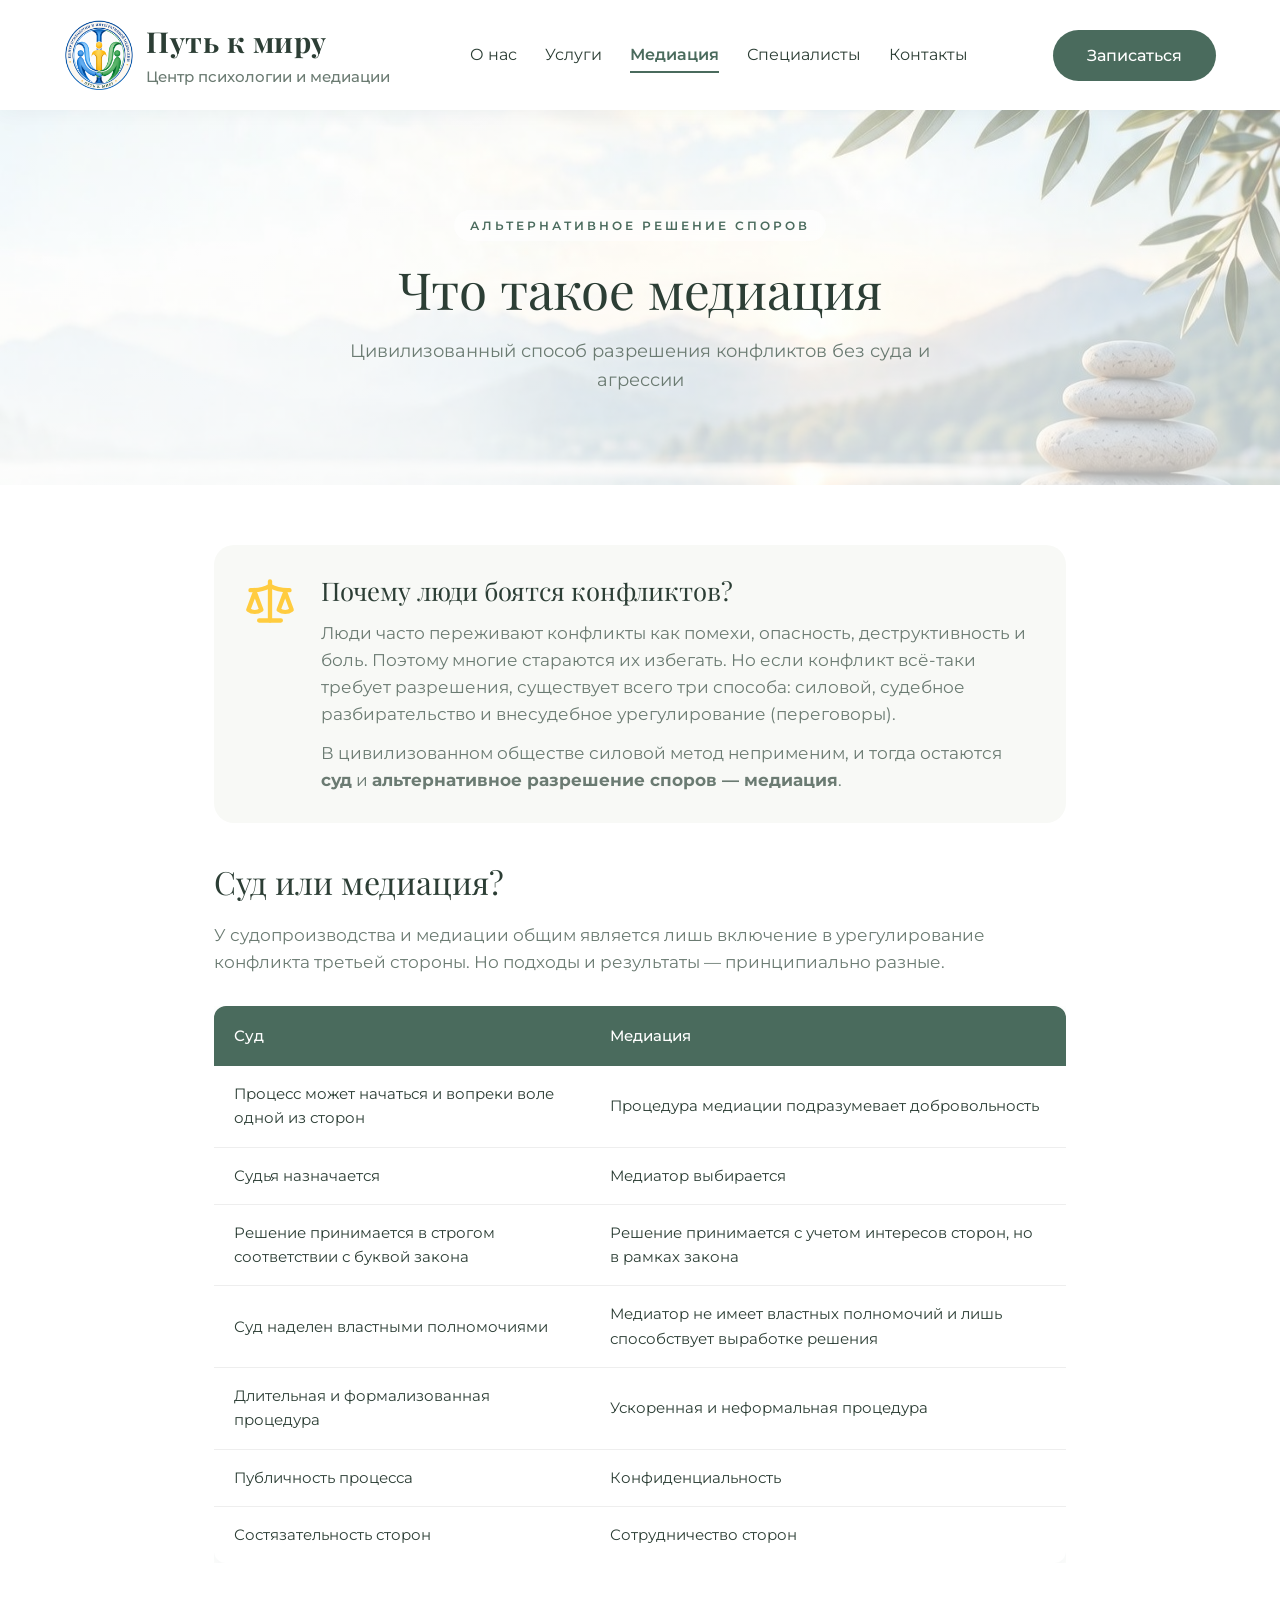
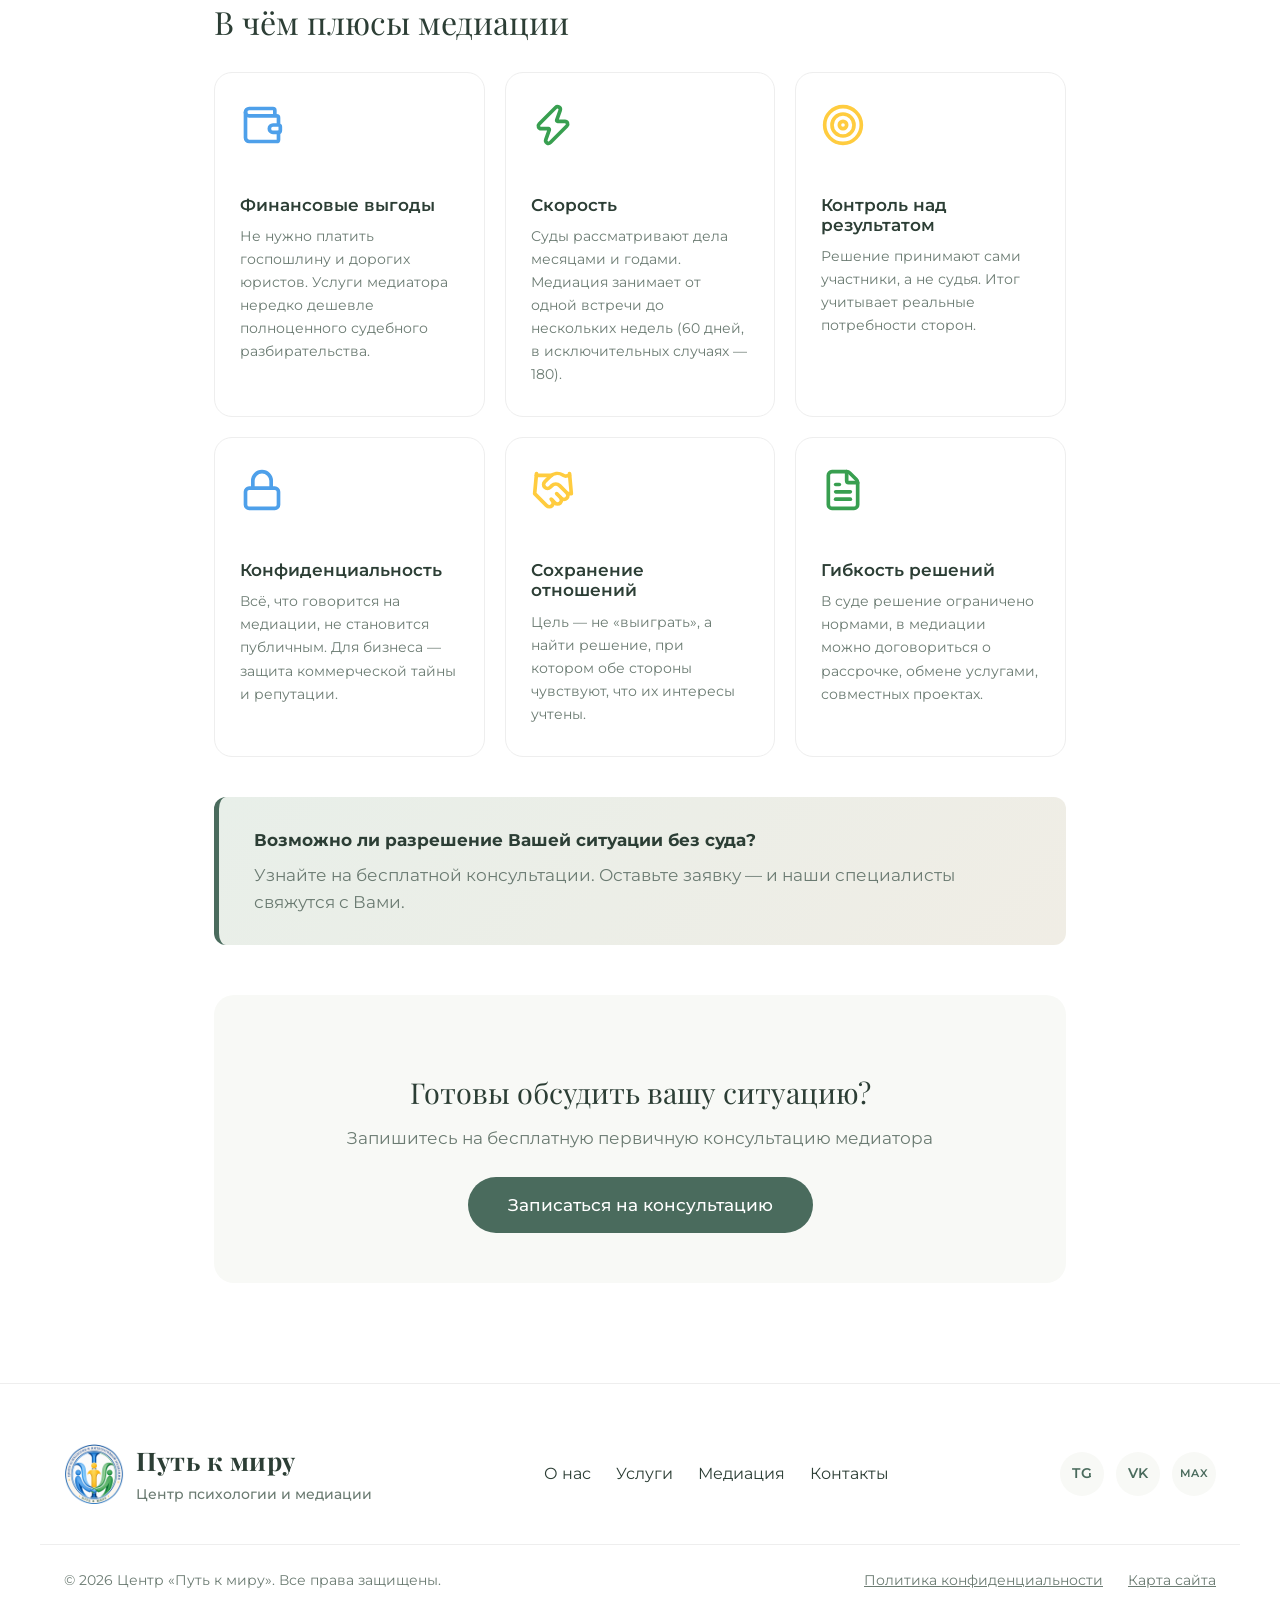
==== commit 002abee5: "Обновлены цветные иконки от дизайнера + кэш-бастинг" ====
--- a/mediation.html
+++ b/mediation.html
@@ -8,6 +8,18 @@
     <link rel="preconnect" href="https://fonts.gstatic.com" crossorigin>
     <link href="https://fonts.googleapis.com/css2?family=Montserrat:wght@300;400;500;600&family=Playfair+Display:ital,wght@0,400;0,600;1,400&display=swap" rel="stylesheet">
     <link rel="stylesheet" href="style.css">
+    <!-- Favicon -->
+    <link rel="icon" type="image/png" href="images/logo_favicon_512.png">
+    <link rel="apple-touch-icon" href="images/logo_favicon_512.png">
+
+    <!-- SEO и Open Graph -->
+    <meta name="description" content="Центр психологии и интегративной медиации «Путь к миру». Помощь психолога, разрешение конфликтов без суда, профессиональная медиация.">
+    <meta property="og:type" content="website">
+    <meta property="og:title" content="Путь к миру — Центр психологии и медиации">
+    <meta property="og:description" content="Психологическая поддержка и медиация для гармоничных отношений.">
+    <meta property="og:image" content="images/hero-bg.jpg">
+    <meta property="og:url" content="https://put-k-miru.ru"> <!-- Заменим при покупке домена -->
+    <meta name="twitter:card" content="summary_large_image">
 </head>
 <body>
 
@@ -43,7 +55,7 @@
         <div class="container content-container">
 
             <div class="info-block">
-                <div class="info-block__icon"><img src="images/icons/scale.svg" alt="Весы" class="icon"></div>
+                <div class="info-block__icon"><img src="images/icons/scale.svg?v=2" alt="Весы" class="icon"></div>
                 <div class="info-block__content">
                     <h2>Почему люди боятся конфликтов?</h2>
                     <p>Люди часто переживают конфликты как помехи, опасность, деструктивность и боль. Поэтому многие стараются их избегать. Но если конфликт всё-таки требует разрешения, существует всего три способа: силовой, судебное разбирательство и внесудебное урегулирование (переговоры).</p>
@@ -99,32 +111,32 @@
 
             <div class="benefits-grid">
                 <div class="benefit-card">
-                    <div class="benefit-card__icon"><img src="images/icons/wallet.svg" alt="Финансы" class="icon"></div>
+                    <div class="benefit-card__icon"><img src="images/icons/wallet.svg?v=2" alt="Финансы" class="icon"></div>
                     <h3>Финансовые выгоды</h3>
                     <p>Не нужно платить госпошлину и дорогих юристов. Услуги медиатора нередко дешевле полноценного судебного разбирательства.</p>
                 </div>
                 <div class="benefit-card">
-                    <div class="benefit-card__icon"><img src="images/icons/zap.svg" alt="Скорость" class="icon"></div>
+                    <div class="benefit-card__icon"><img src="images/icons/zap.svg?v=2" alt="Скорость" class="icon"></div>
                     <h3>Скорость</h3>
                     <p>Суды рассматривают дела месяцами и годами. Медиация занимает от одной встречи до нескольких недель (60 дней, в исключительных случаях — 180).</p>
                 </div>
                 <div class="benefit-card">
-                    <div class="benefit-card__icon"><img src="images/icons/target.svg" alt="Цель" class="icon"></div>
+                    <div class="benefit-card__icon"><img src="images/icons/target.svg?v=2" alt="Цель" class="icon"></div>
                     <h3>Контроль над результатом</h3>
                     <p>Решение принимают сами участники, а не судья. Итог учитывает реальные потребности сторон.</p>
                 </div>
                 <div class="benefit-card">
-                    <div class="benefit-card__icon"><img src="images/icons/lock.svg" alt="Замок" class="icon"></div>
+                    <div class="benefit-card__icon"><img src="images/icons/lock.svg?v=2" alt="Замок" class="icon"></div>
                     <h3>Конфиденциальность</h3>
                     <p>Всё, что говорится на медиации, не становится публичным. Для бизнеса — защита коммерческой тайны и репутации.</p>
                 </div>
                 <div class="benefit-card">
-                    <div class="benefit-card__icon"><img src="images/icons/handshake.svg" alt="Рукопожатие" class="icon"></div>
+                    <div class="benefit-card__icon"><img src="images/icons/handshake.svg?v=2" alt="Рукопожатие" class="icon"></div>
                     <h3>Сохранение отношений</h3>
                     <p>Цель — не «выиграть», а найти решение, при котором обе стороны чувствуют, что их интересы учтены.</p>
                 </div>
                 <div class="benefit-card">
-                    <div class="benefit-card__icon"><img src="images/icons/file-text.svg" alt="Документ" class="icon"></div>
+                    <div class="benefit-card__icon"><img src="images/icons/file-text.svg?v=2" alt="Документ" class="icon"></div>
                     <h3>Гибкость решений</h3>
                     <p>В суде решение ограничено нормами, в медиации можно договориться о рассрочке, обмене услугами, совместных проектах.</p>
                 </div>
@@ -168,7 +180,7 @@
         <div class="container footer__bottom">
             <p>© 2026 Центр «Путь к миру». Все права защищены.</p>
             <div class="footer__links">
-                <a href="#">Политика конфиденциальности</a>
+                <a href="privacy.html">Политика конфиденциальности</a>
                 <a href="#">Карта сайта</a>
             </div>
         </div>
@@ -181,6 +193,7 @@
             <h2 class="modal__title">Записаться на консультацию</h2>
             <p class="modal__subtitle">Оставьте контакты — мы свяжемся с вами в течение дня</p>
             <form class="modal__form" id="appointmentForm">
+                <input type="text" name="website" tabindex="-1" autocomplete="off" style="position:absolute; left:-9999px; opacity:0;" aria-hidden="true">
                 <input type="text" name="name" placeholder="Ваше имя *" required>
                 <input type="tel" name="phone" placeholder="Телефон *" required>
                 <select name="service_type">
--- a/style.css
+++ b/style.css
@@ -2055,3 +2055,550 @@
     }
     .notes-group::after { display: none; }
 }
+
+/* === ФИКС: фото специалиста в модалке === */
+.specialist-modal__photo {
+    min-height: 500px !important;
+    max-height: 90vh !important;
+    display: flex !important;
+    align-items: stretch !important;
+    background: #e8e4d8 !important;
+}
+
+.specialist-modal__photo img {
+    width: 100% !important;
+    height: 100% !important;
+    object-fit: cover !important;
+    object-position: center 25% !important;  /* ← сдвигаем фокус вниз, чтобы голова была целиком */
+}
+
+/* На мобилке — фото сверху, фиксированная высота */
+@media (max-width: 768px) {
+    .specialist-modal__photo {
+        min-height: 300px !important;
+        max-height: 340px !important;
+    }
+    .specialist-modal__photo img {
+        object-position: center 20% !important;
+    }
+}
+
+/* === ФИКС: фото специалиста — сдвиг вправо === */
+.specialist-modal__photo img {
+    object-position: 65% 25% !important;
+}
+
+@media (max-width: 768px) {
+    .specialist-modal__photo img {
+        object-position: 65% 20% !important;
+    }
+}
+
+/* ============================================
+   HERO: БЛОК С МЕНЯЮЩИМИСЯ ЦИТАТАМИ
+   ============================================ */
+
+/* Контейнер для цитат (верхняя часть правого блока) */
+.hero__quotes-container {
+    position: absolute;
+    top: 20px;
+    right: 20px;
+    max-width: 320px;
+    text-align: right;
+    z-index: 2;
+}
+
+/* Текст самой цитаты */
+.hero__quote-text {
+    font-family: var(--font-accent);
+    font-style: italic;
+    font-size: 1.4rem;
+    color: var(--color-text-dark);
+    line-height: 1.4;
+    margin-bottom: 10px;
+    text-shadow: 0 2px 15px rgba(255, 255, 255, 0.8);
+    
+    /* Плавная анимация */
+    opacity: 1;
+    transition: opacity 0.8s ease-in-out;
+}
+
+/* Автор цитаты */
+.hero__quote-author {
+    font-family: var(--font-main);
+    font-size: 0.85rem;
+    color: var(--color-primary);
+    text-transform: uppercase;
+    letter-spacing: 1px;
+    font-weight: 500;
+    
+    /* Плавная анимация */
+    opacity: 1;
+    transition: opacity 0.8s ease-in-out;
+}
+
+/* Класс для скрытия (исчезновения) */
+.quote-hidden {
+    opacity: 0 !important;
+}
+
+/* Сдвигаем «Гармонию возможна» ниже и правее */
+.hero__quote {
+    position: absolute;
+    bottom: 30px;
+    right: 40px;
+    font-family: var(--font-accent);
+    font-style: italic;
+    font-size: 2rem;
+    color: var(--color-primary);
+    line-height: 1.3;
+    text-align: right;
+    text-shadow: 0 2px 12px rgba(255, 255, 255, 0.7);
+}
+
+/* Адаптив: на мобилках убираем абсолютное позиционирование */
+@media (max-width: 992px) {
+    .hero__quotes-container {
+        position: relative;
+        top: 0;
+        right: 0;
+        max-width: 100%;
+        text-align: center;
+        margin: 0 auto 20px auto;
+    }
+    
+    .hero__quote {
+        position: relative;
+        bottom: 0;
+        right: 0;
+        text-align: center;
+        margin-top: 20px;
+    }
+}
+
+/* ============================================
+   HERO: ФИНАЛЬНЫЕ НАСТРОЙКИ ЦИТАТ (Убрана Гармония)
+   ============================================ */
+
+/* Контейнер для цитат */
+.hero__quotes-container {
+    position: absolute;
+    bottom: 40px;          /* Опускаем вниз к камушкам */
+    right: 20px;           /* Прижимаем вправо */
+    max-width: 450px;      /* Увеличиваем ширину, чтобы текст не прыгал */
+    text-align: right;
+    z-index: 2;
+}
+
+/* Текст самой цитаты */
+.hero__quote-text {
+    font-family: var(--font-accent);
+    font-style: italic;
+    font-size: 1.8rem !important;    /* Увеличиваем шрифт (было 1.4) */
+    color: var(--color-text-dark);
+    line-height: 1.3;
+    margin-bottom: 15px;
+    text-shadow: 0 2px 15px rgba(255, 255, 255, 0.9); /* Тень для читаемости на фоне */
+    
+    opacity: 1;
+    transition: opacity 0.8s ease-in-out;
+}
+
+/* Автор цитаты */
+.hero__quote-author {
+    font-family: var(--font-main);
+    font-size: 1rem !important;      /* Увеличиваем шрифт (было 0.85) */
+    color: var(--color-primary);
+    text-transform: uppercase;
+    letter-spacing: 1px;
+    font-weight: 600;
+    
+    opacity: 1;
+    transition: opacity 0.8s ease-in-out;
+}
+
+/* Адаптив: на мобилках убираем абсолютное позиционирование */
+@media (max-width: 992px) {
+    .hero__quotes-container {
+        position: relative;
+        bottom: auto;
+        right: auto;
+        max-width: 100%;
+        text-align: center;
+        margin: 30px auto 0 auto;
+        padding: 0 20px;
+    }
+    .hero__quote-text {
+        font-size: 1.5rem !important;
+    }
+}
+
+/* ============================================
+   HERO: ТОЧНАЯ НАСТРОЙКА ЦИТАТ (Ниже, крупнее)
+   ============================================ */
+
+/* Переопределяем позицию */
+.hero__quotes-container {
+    position: absolute !important;
+    top: 55% !important;          /* Спускаем ниже (примерно уровень описания слева) */
+    bottom: auto !important;
+    right: 30px !important;       /* Чуть отступаем от правого края */
+    max-width: 550px !important;  /* Делаем блок шире */
+    text-align: right;
+    transform: translateY(-50%) !important; /* Идеально центрируем по вертикали */
+    z-index: 2;
+}
+
+/* Увеличиваем текст цитаты */
+.hero__quote-text {
+    font-size: 2.4rem !important; /* Было 1.8rem, теперь 2.4rem */
+    line-height: 1.25 !important;
+    margin-bottom: 18px !important;
+}
+
+/* Увеличиваем автора */
+.hero__quote-author {
+    font-size: 1.1rem !important; /* Было 1rem */
+}
+
+/* Адаптив для мобилок возвращаем в поток */
+@media (max-width: 992px) {
+    .hero__quotes-container {
+        position: relative !important;
+        top: auto !important;
+        right: auto !important;
+        transform: none !important;
+        margin: 40px auto 0 auto !important;
+        text-align: center !important;
+        padding: 0 20px !important;
+    }
+    .hero__quote-text {
+        font-size: 1.8rem !important;
+    }
+}
+
+/* ============================================
+   CTA-БЛОК С ФОНОВОЙ КАРТИНКОЙ
+   ============================================ */
+.cta-inline--bg {
+    /* Используем foot_fon.jpg с белым оверлеем 85% */
+    background: linear-gradient(rgba(255, 255, 255, 0.85), rgba(255, 255, 255, 0.85)), url('images/foot_fon.jpg') no-repeat center center / cover !important;
+    border: 1px solid #eef0ec;
+    box-shadow: var(--shadow-card);
+    position: relative;
+    overflow: hidden;
+}
+
+/* Немного выделим текст и кнопку на фоне */
+.cta-inline--bg h3 {
+    color: var(--color-text-dark);
+    text-shadow: 0 2px 10px rgba(255, 255, 255, 0.9);
+}
+
+.cta-inline--bg p {
+    color: var(--color-text-gray);
+    text-shadow: 0 1px 8px rgba(255, 255, 255, 0.9);
+}
+
+/* ============================================
+   УЛУЧШЕНИЕ ЛОГОТИПА И ШАПКИ (ГЛОБАЛЬНО)
+   ============================================ */
+
+/* Делаем шапку чуть выше и просторнее */
+.header {
+    padding: 20px 0 !important;
+}
+
+.header__container {
+    gap: 30px !important;
+}
+
+/* Сам логотип */
+.logo {
+    gap: 16px !important; /* Расстояние между картинкой и текстом */
+}
+
+.logo__img {
+    width: 64px !important;  /* Увеличиваем картинку логотипа (было 52) */
+    height: 64px !important;
+}
+
+/* Текст логотипа */
+.logo__text {
+    display: flex !important;
+    flex-direction: column !important;
+    gap: 6px !important; /* Убираем "слипание" строк */
+    line-height: 1.15 !important;
+}
+
+.logo__title {
+    font-size: 1.45rem !important; /* Увеличиваем заголовок (было 1.15) */
+    font-weight: 600 !important;
+    letter-spacing: 0.5px !important;
+}
+
+.logo__subtitle {
+    font-size: 0.8rem !important; /* Увеличиваем подзаголовок (было 0.65) */
+    letter-spacing: 1px !important;
+    color: var(--color-text-gray) !important;
+    font-weight: 500 !important;
+}
+
+/* Навигация и кнопка, чтобы не смотрелись мелко на фоне крупного лого */
+.nav__link {
+    font-size: 1rem !important;
+}
+
+.header .btn {
+    padding: 16px 34px !important;
+    font-size: 1rem !important;
+}
+
+/* ============================================
+   ФУТЕР (Чтобы было единообразно)
+   ============================================ */
+.footer .logo__img {
+    width: 56px !important; /* В подвале чуть меньше, но крупнее чем было */
+    height: 56px !important;
+}
+
+.footer .logo__title {
+    font-size: 1.3rem !important;
+}
+
+.footer .logo__subtitle {
+    font-size: 0.75rem !important;
+    gap: 4px !important;
+}
+
+/* ============================================
+   АДАПТИВ: на телефонах скрываем подзаголовок, чтобы шапка не ломалась
+   ============================================ */
+@media (max-width: 768px) {
+    .logo__img {
+        width: 48px !important;
+        height: 48px !important;
+    }
+    .logo__title {
+        font-size: 1.2rem !important;
+    }
+    .logo__subtitle {
+        display: none !important; /* На мобилках оставляем только название */
+    }
+    .header {
+        padding: 12px 0 !important;
+    }
+}
+
+/* ============================================
+   УВЕЛИЧЕНИЕ ПОДЗАГОЛОВКА (Центр психологии...)
+   ============================================ */
+
+/* В шапке */
+.logo__subtitle {
+    font-size: 1rem !important; /* Было 0.8, теперь 1rem (стандартный размер) */
+    font-weight: 500 !important;
+    letter-spacing: 0.3px !important; /* Убираем сильное разряжение, текст не будет "расползаться" */
+    color: var(--color-text-dark) !important; /* Делаем чуть темнее для читаемости */
+    white-space: nowrap !important; /* Запрещаем перенос строки */
+    margin-top: 2px !important;
+}
+
+/* В подвале */
+.footer .logo__subtitle {
+    font-size: 0.9rem !important; /* В подвале чуть меньше, но крупнее чем было */
+    font-weight: 500 !important;
+    letter-spacing: 0.3px !important;
+    color: var(--color-text-gray) !important;
+    white-space: nowrap !important;
+}
+
+/* На мобильных оставляем скрытым (как делали ранее), 
+   чтобы крупный текст не ломал шапку на узких экранах */
+@media (max-width: 768px) {
+    .logo__subtitle {
+        display: none !important; 
+    }
+}
+
+/* ============================================
+   ФИНАЛЬНОЕ УВЕЛИЧЕНИЕ ПОДЗАГОЛОВКА
+   ============================================ */
+
+.header .logo__subtitle {
+    font-size: 1.15rem !important; /* Было 1rem, теперь 1.15rem (около 18px) */
+    font-weight: 500 !important;
+    color: var(--color-text-dark) !important; /* Темный цвет для контраста */
+    letter-spacing: 0 !important; /* Убираем разрядку, чтобы текст занимал меньше места */
+    margin-top: 5px !important; /* Отодвигаем от "Путь к миру" */
+}
+
+/* В подвале тоже подтягиваем размер, чтобы не отставало */
+.footer .logo__subtitle {
+    font-size: 1rem !important; 
+    letter-spacing: 0 !important;
+    margin-top: 4px !important;
+}
+
+/* На планшетах (когда места мало) чуть уменьшаем, чтобы не сломать верстку */
+@media (max-width: 1100px) {
+    .header .logo__subtitle {
+        font-size: 1rem !important;
+    }
+}
+
+/* ============================================
+   ИЕРАРХИЯ ЛОГОТИПА (Путь к миру - главный!)
+   ============================================ */
+
+/* Главное название делаем большим и жирным */
+.header .logo__title {
+    font-size: 1.8rem !important;    /* Увеличиваем (было 1.45) */
+    font-weight: 700 !important;     /* Делаем максимально жирным */
+    color: var(--color-text-dark) !important; /* Угольно-черный */
+    letter-spacing: 0.5px !important;
+}
+
+/* Подзаголовок делаем чуть бледнее и меньше, чтобы он не спорил */
+.header .logo__subtitle {
+    font-size: 0.95rem !important;   /* Чуть уменьшаем (было 1.15) */
+    color: var(--color-text-gray) !important; /* Серый цвет, чтобы отступить на второй план */
+    margin-top: 4px !important;
+}
+
+/* То же самое для футера, чтобы было единообразно */
+.footer .logo__title {
+    font-size: 1.6rem !important;
+    font-weight: 700 !important;
+}
+
+.footer .logo__subtitle {
+    font-size: 0.85rem !important;
+}
+
+/* На мобилках оставляем нормальный размер */
+@media (max-width: 768px) {
+    .header .logo__title {
+        font-size: 1.4rem !important;
+    }
+}
+
+/* ============================================
+   УВЕЛИЧЕНИЕ ИКОНКИ ЛОГОТИПА (В шапке и футере)
+   ============================================ */
+
+/* В шапке */
+.header .logo__img {
+    width: 75px !important;   /* Увеличиваем (было 64) */
+    height: 75px !important;
+    object-fit: contain !important;
+}
+
+/* Выравниваем текст и логотип по центру, чтобы было аккуратно */
+.header .logo {
+    align-items: center !important; 
+}
+
+/* В футере */
+.footer .logo__img {
+    width: 65px !important;   /* Увеличиваем (было 56) */
+    height: 65px !important;
+    object-fit: contain !important;
+}
+
+/* Адаптив: на мобилках и планшетах уменьшаем, чтобы шапка не ломалась */
+@media (max-width: 992px) {
+    .header .logo__img {
+        width: 60px !important;
+        height: 60px !important;
+    }
+}
+
+@media (max-width: 576px) {
+    .header .logo__img {
+        width: 50px !important;
+        height: 50px !important;
+    }
+    .footer .logo__img {
+        width: 50px !important;
+        height: 50px !important;
+    }
+}
+
+/* ============================================
+   ГРОБОВОЙ ФИКС РАЗМЕРА ЛОГОТИПА (Убиваем старый max-width)
+   ============================================ */
+
+/* В шапке */
+.header .logo__img, 
+.logo img {
+    width: 85px !important;
+    height: 85px !important;
+    max-width: 85px !important; /* Перебиваем старые 48px */
+    min-width: 85px !important;
+    object-fit: contain !important;
+}
+
+/* В футере */
+.footer .logo__img {
+    width: 70px !important;
+    height: 70px !important;
+    max-width: 70px !important;
+    min-width: 70px !important;
+    object-fit: contain !important;
+}
+
+/* Адаптив: чтобы на телефонах не разрывало шапку */
+@media (max-width: 992px) {
+    .header .logo__img, 
+    .logo img {
+        width: 60px !important;
+        height: 60px !important;
+        max-width: 60px !important;
+        min-width: 60px !important;
+    }
+}
+
+@media (max-width: 576px) {
+    .header .logo__img, 
+    .logo img {
+        width: 50px !important;
+        height: 50px !important;
+        max-width: 50px !important;
+        min-width: 50px !important;
+    }
+}
+
+/* ============================================
+   ФИНАЛЬНЫЙ РАЗМЕР ЛОГОТИПА (Золотая середина)
+   ============================================ */
+
+/* В шапке */
+.header .logo__img, 
+.logo img {
+    width: 70px !important;
+    height: 70px !important;
+    max-width: 70px !important; /* Перебиваем прошлые 85px */
+    min-width: 70px !important;
+    object-fit: contain !important;
+}
+
+/* В футере делаем чуть меньше шапки, чтобы сохранить пропорции */
+.footer .logo__img {
+    width: 60px !important;
+    height: 60px !important;
+    max-width: 60px !important;
+    min-width: 60px !important;
+    object-fit: contain !important;
+}
+
+/* Адаптив: на телефонах */
+@media (max-width: 992px) {
+    .header .logo__img, 
+    .logo img {
+        width: 55px !important;
+        height: 55px !important;
+        max-width: 55px !important;
+        min-width: 55px !important;
+    }
+}
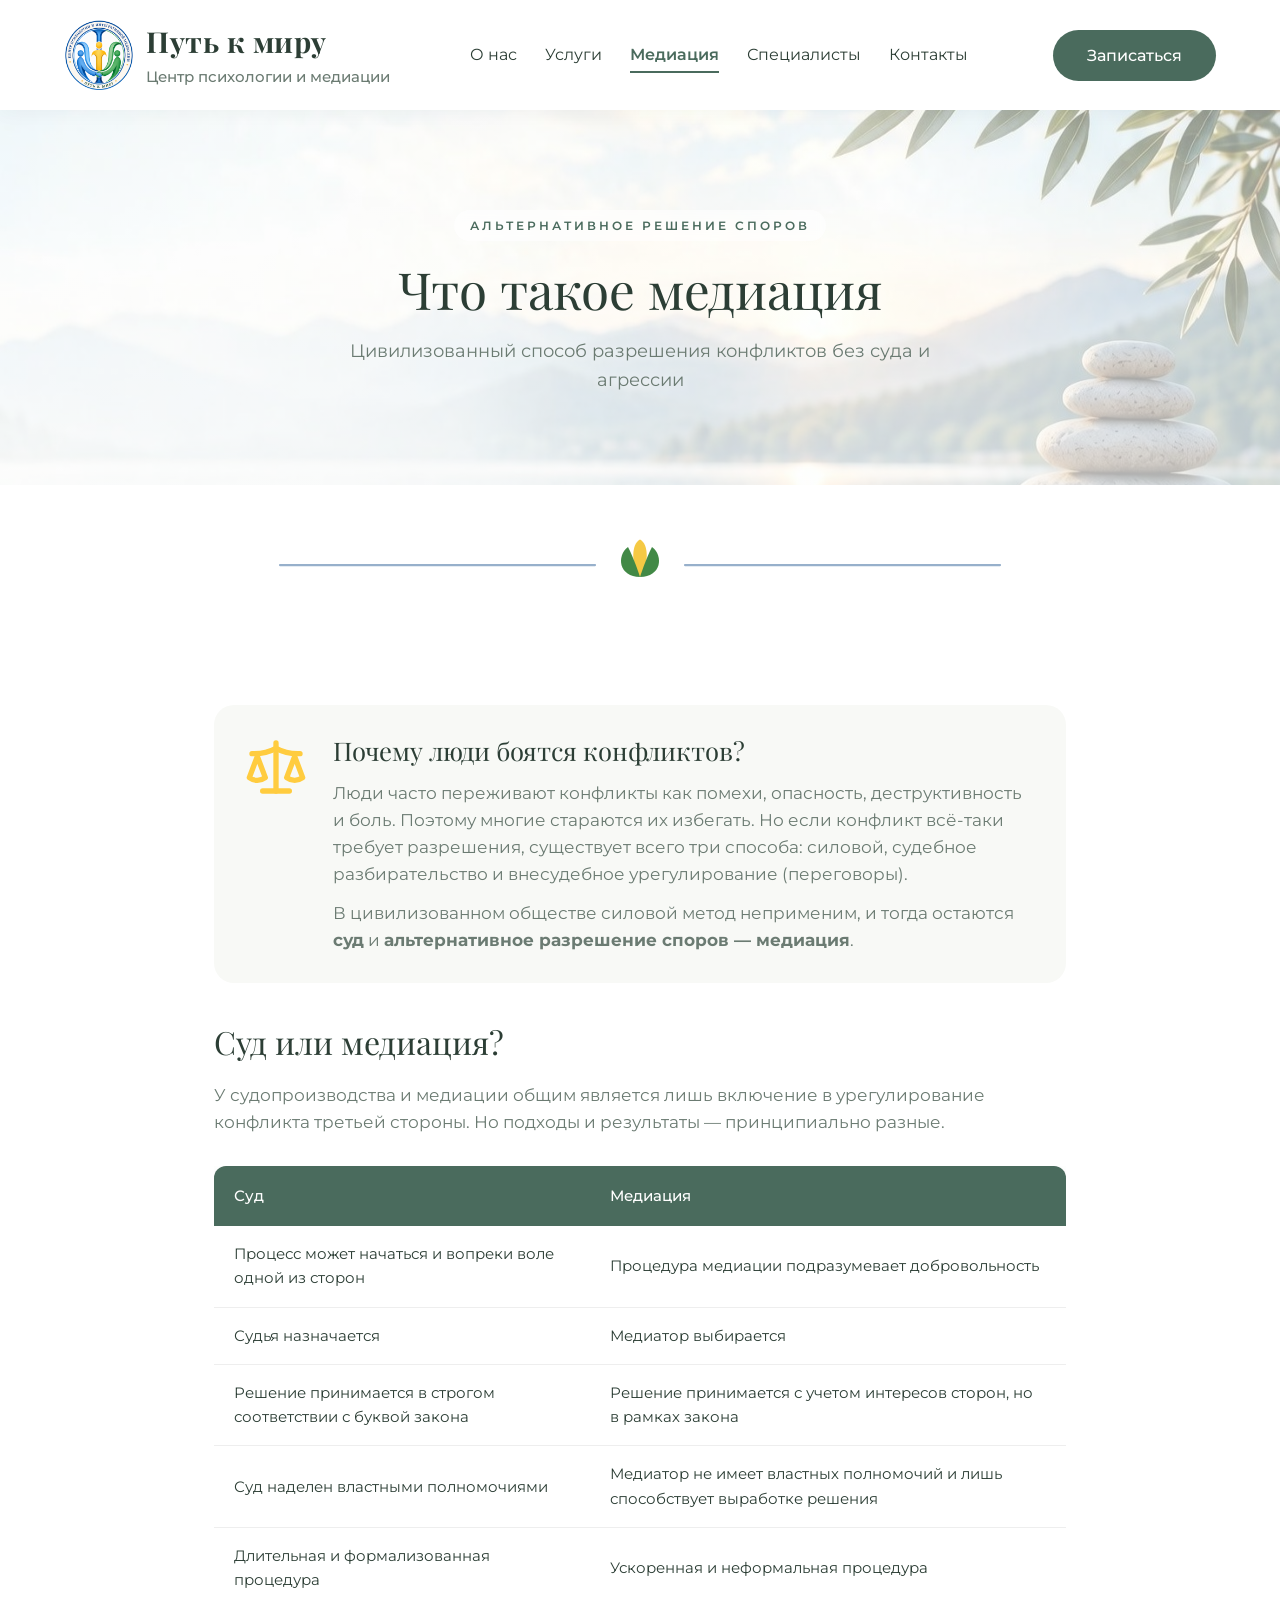
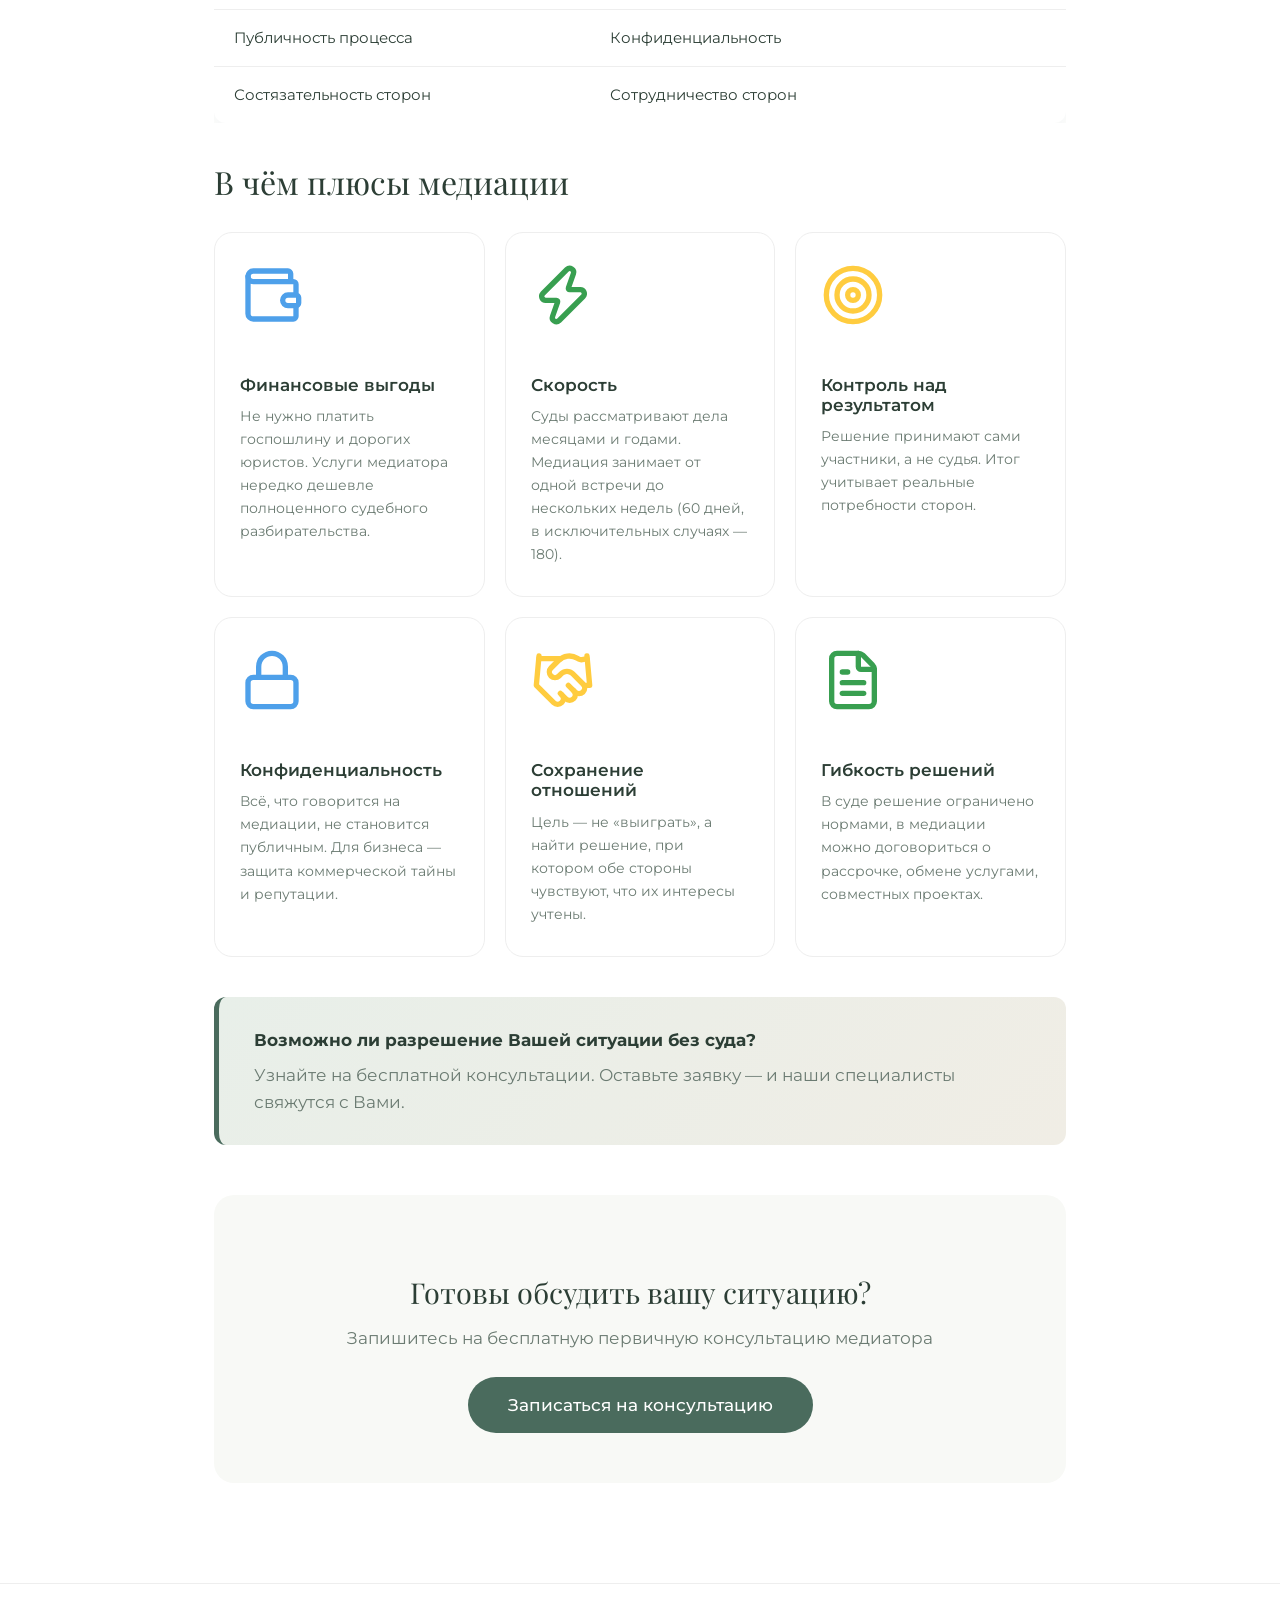
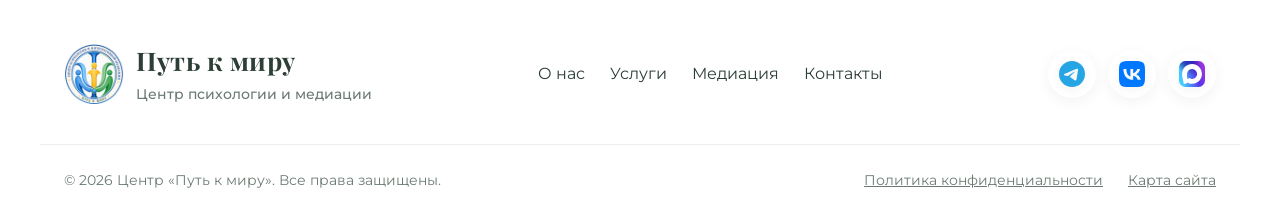
==== commit 704415f4: "Разделитель: финальная версия" ====
--- a/mediation.html
+++ b/mediation.html
@@ -50,8 +50,8 @@
             <p class="page-hero__desc">Цивилизованный способ разрешения конфликтов без суда и агрессии</p>
         </div>
     </section>
-
-    <section class="content-section">
+    <div class="section-divider"><img src="images/divider.svg" alt="Разделитель"></div>
+<section class="content-section">
         <div class="container content-container">
 
             <div class="info-block">
@@ -172,9 +172,9 @@
                 <a href="index.html#contacts" class="nav__link">Контакты</a>
             </nav>
             <div class="footer__socials">
-                <a href="https://t.me/mirolubie_life" class="social-link" target="_blank" rel="noopener" title="Telegram">TG</a>
-                <a href="https://vk.ru/club237018779" class="social-link" target="_blank" rel="noopener" title="ВКонтакте">VK</a>
-                <a href="https://max.ru/join/X0SMIYUxzeXqcdrU2OMdlDkHs-CjMJesvC8Y8C05H9k" class="social-link" target="_blank" rel="noopener" title="MAX">MAX</a>
+                <a href="https://t.me/mirolubie_life" class="social-link" target="_blank" rel="noopener" title="Telegram"><img src="images/icons/telegram.svg" class="social-icon" alt="Telegram"></a>
+                <a href="https://vk.ru/club237018779" class="social-link" target="_blank" rel="noopener" title="ВКонтакте"><img src="images/icons/vk.svg" class="social-icon" alt="VK"></a>
+                <a href="https://max.ru/join/X0SMIYUxzeXqcdrU2OMdlDkHs-CjMJesvC8Y8C05H9k" class="social-link" target="_blank" rel="noopener" title="MAX"><img src="images/icons/max.svg" class="social-icon" alt="MAX"></a>
             </div>
         </div>
         <div class="container footer__bottom">
--- a/style.css
+++ b/style.css
@@ -2602,3 +2602,241 @@
         min-width: 55px !important;
     }
 }
+
+/* ============================================
+   УВЕЛИЧЕНИЕ ВСЕХ SVG-ИКОНОК
+   ============================================ */
+
+/* Базовая иконка (если используется отдельно) */
+.icon {
+    width: 48px !important;
+    height: 48px !important;
+}
+
+/* Иконки в блоке "Преимущества" (Поддержка, Медиация и т.д.) */
+.feature-card__icon .icon {
+    width: 64px !important;
+    height: 64px !important;
+}
+
+/* Иконки в блоке "Наши услуги" на главной */
+.service-card__icon .icon {
+    width: 56px !important;
+    height: 56px !important;
+}
+
+/* Иконки в категориях на странице услуг (Медиатор, Психолог, Условия) */
+.category-card__icon .icon {
+    width: 58px !important;
+    height: 58px !important;
+}
+
+/* Иконка в блоке "Почему люди боятся конфликтов" на странице Медиации */
+.info-block__icon .icon {
+    width: 64px !important;
+    height: 64px !important;
+}
+
+/* Иконки в карточках преимуществ медиации (Финансы, Скорость и т.д.) */
+.benefit-card__icon .icon {
+    width: 54px !important;
+    height: 54px !important;
+}
+
+/* Иконка скачивания */
+.download-block__icon .icon {
+    width: 44px !important;
+    height: 44px !important;
+}
+
+/* Иконки в карточках примечаний (Оплата, Расчеты и т.д.) */
+.notes-group__icon {
+    width: 52px !important;
+    height: 52px !important;
+}
+
+/* ============================================
+   ФИНАЛЬНОЕ УВЕЛИЧЕНИЕ ИКОНОК В КАРТОЧКАХ
+   ============================================ */
+
+/* Иконки в блоке "Наши услуги" (на главной) */
+.service-card__icon .icon {
+    width: 80px !important;
+    height: 80px !important;
+    margin-bottom: 5px !important; /* Чуть подтягиваем текст ближе */
+}
+
+/* Иконки в блоке "Преимущества" (Поддержка, Медиация и т.д.) */
+.feature-card__icon .icon {
+    width: 75px !important;
+    height: 75px !important;
+    margin-bottom: 5px !important;
+}
+
+/* Иконки в категориях на странице "Услуги" */
+.category-card__icon .icon {
+    width: 70px !important;
+    height: 70px !important;
+}
+
+/* Иконки в карточках преимуществ на странице "Медиация" */
+.benefit-card__icon .icon {
+    width: 64px !important;
+    height: 64px !important;
+}
+
+/* На мобилках чуть уменьшаем, чтобы не ломалась сетка */
+@media (max-width: 768px) {
+    .service-card__icon .icon,
+    .feature-card__icon .icon {
+        width: 60px !important;
+        height: 60px !important;
+    }
+}
+
+/* ============================================
+   ЛОГОТИПЫ СОЦСЕТЕЙ В ФУТЕРЕ
+   ============================================ */
+.social-icon {
+    width: 24px;
+    height: 24px;
+    object-fit: contain;
+    transition: var(--transition-smooth);
+}
+
+/* При наведении на кружок делаем иконку белой (инвертируем цвет) */
+.social-link:hover .social-icon {
+    filter: brightness(0) invert(1);
+    transform: scale(1.1);
+}
+
+/* Убираем старые стили текста, которые больше не нужны */
+.social-link[title="MAX"],
+.social-link[title="ВКонтакте"],
+.social-link[title="Telegram"] {
+    font-size: 0 !important; /* Скрываем текст, если он вдруг остался */
+}
+
+/* ============================================
+   ФИНАЛЬНЫЕ СТИЛИ ДЛЯ ЦВЕТНЫХ ЛОГОТИПОВ В ФУТЕРЕ
+   ============================================ */
+.social-icon {
+    width: 26px !important;
+    height: 26px !important;
+    object-fit: contain;
+    transition: var(--transition-smooth);
+    /* Добавляем легкую тень, чтобы цветные иконки не сливались с фоном */
+    filter: drop-shadow(0px 2px 4px rgba(0, 0, 0, 0.1));
+}
+
+/* При наведении: иконка становится белой, тень исчезает, размер чуть увеличивается */
+.social-link:hover .social-icon {
+    filter: brightness(0) invert(1) !important;
+    transform: scale(1.15);
+}
+
+/* Чуть увеличиваем сам кружок под иконкой для баланса */
+.social-link {
+    width: 48px !important;
+    height: 48px !important;
+    background: var(--color-white) !important; /* Белый фон для контраста с цветными иконками */
+    box-shadow: 0 4px 15px rgba(0, 0, 0, 0.05); /* Легкая тень для объема */
+}
+
+/* При наведении на кружок - он становится зеленым */
+.social-link:hover {
+    background: var(--color-primary) !important;
+    transform: translateY(-3px) !important;
+}
+
+/* ============================================
+   ФИНАЛЬНЫЕ СТИЛИ ДЛЯ СОЦСЕТЕЙ (ЦВЕТА + АНИМАЦИЯ)
+   ============================================ */
+
+/* Кружок вокруг иконки */
+.social-link {
+    background: var(--color-white) !important; /* Фон всегда белый */
+    box-shadow: 0 4px 15px rgba(0, 0, 0, 0.05);
+    transition: var(--transition-smooth);
+}
+
+/* При наведении на кружок: фон не меняется, кружок чуть приподнимается */
+.social-link:hover {
+    background: var(--color-white) !important; /* Перебиваем оливковый фон */
+    transform: translateY(-4px) !important; /* Поднимаем вверх */
+    box-shadow: 0 8px 20px rgba(0, 0, 0, 0.1) !important;
+}
+
+/* Сама иконка внутри кружка */
+.social-icon {
+    width: 26px !important;
+    height: 26px !important;
+    object-fit: contain;
+    transition: var(--transition-smooth);
+    filter: drop-shadow(0px 2px 4px rgba(0, 0, 0, 0.05)) !important; /* Легкая тень */
+}
+
+/* При наведении на кружок: иконка увеличивается и немного наклоняется (правый угол вверх) */
+.social-link:hover .social-icon {
+    filter: drop-shadow(0px 4px 8px rgba(0, 0, 0, 0.1)) !important; /* Тень чуть усиливается */
+    transform: scale(1.2) rotate(6deg) !important; /* Увеличиваем на 20% и наклоняем */
+}
+
+/* ============================================
+   КРАСИВЫЙ РАЗДЕЛИТЕЛЬ СЕКЦИЙ (ЦВЕТОК)
+   ============================================ */
+.section-divider {
+    display: flex;
+    justify-content: center;
+    align-items: center;
+    width: 100%;
+    padding: 40px 20px; /* Отступы сверху и снизу, чтобы не липло к тексту */
+    background: transparent;
+}
+
+.section-divider img {
+    max-width: 100%;
+    height: 40px; /* Фиксируем высоту, чтобы линии были тонкими */
+    object-fit: contain;
+    opacity: 0.9;
+    transition: var(--transition-smooth);
+}
+
+/* Легкая анимация при наведении на цветок */
+.section-divider img:hover {
+    transform: scale(1.05);
+    opacity: 1;
+}
+
+/* На мобилках делаем разделитель чуть компактнее */
+@media (max-width: 768px) {
+    .section-divider {
+        padding: 25px 15px;
+    }
+    .section-divider img {
+        height: 30px;
+    }
+}
+
+/* ============================================
+   УВЕЛИЧЕНИЕ РАЗДЕЛИТЕЛЯ
+   ============================================ */
+.section-divider img {
+    height: 60px !important; /* Увеличиваем с 40 до 60 пикселей */
+    max-width: 100%;
+    object-fit: contain;
+}
+
+.section-divider {
+    padding: 50px 20px !important; /* Чуть больше воздуха вокруг */
+}
+
+/* На мобилках делаем чуть меньше, чтобы не занимал полэкрана */
+@media (max-width: 768px) {
+    .section-divider img {
+        height: 45px !important;
+    }
+    .section-divider {
+        padding: 30px 15px !important;
+    }
+}
